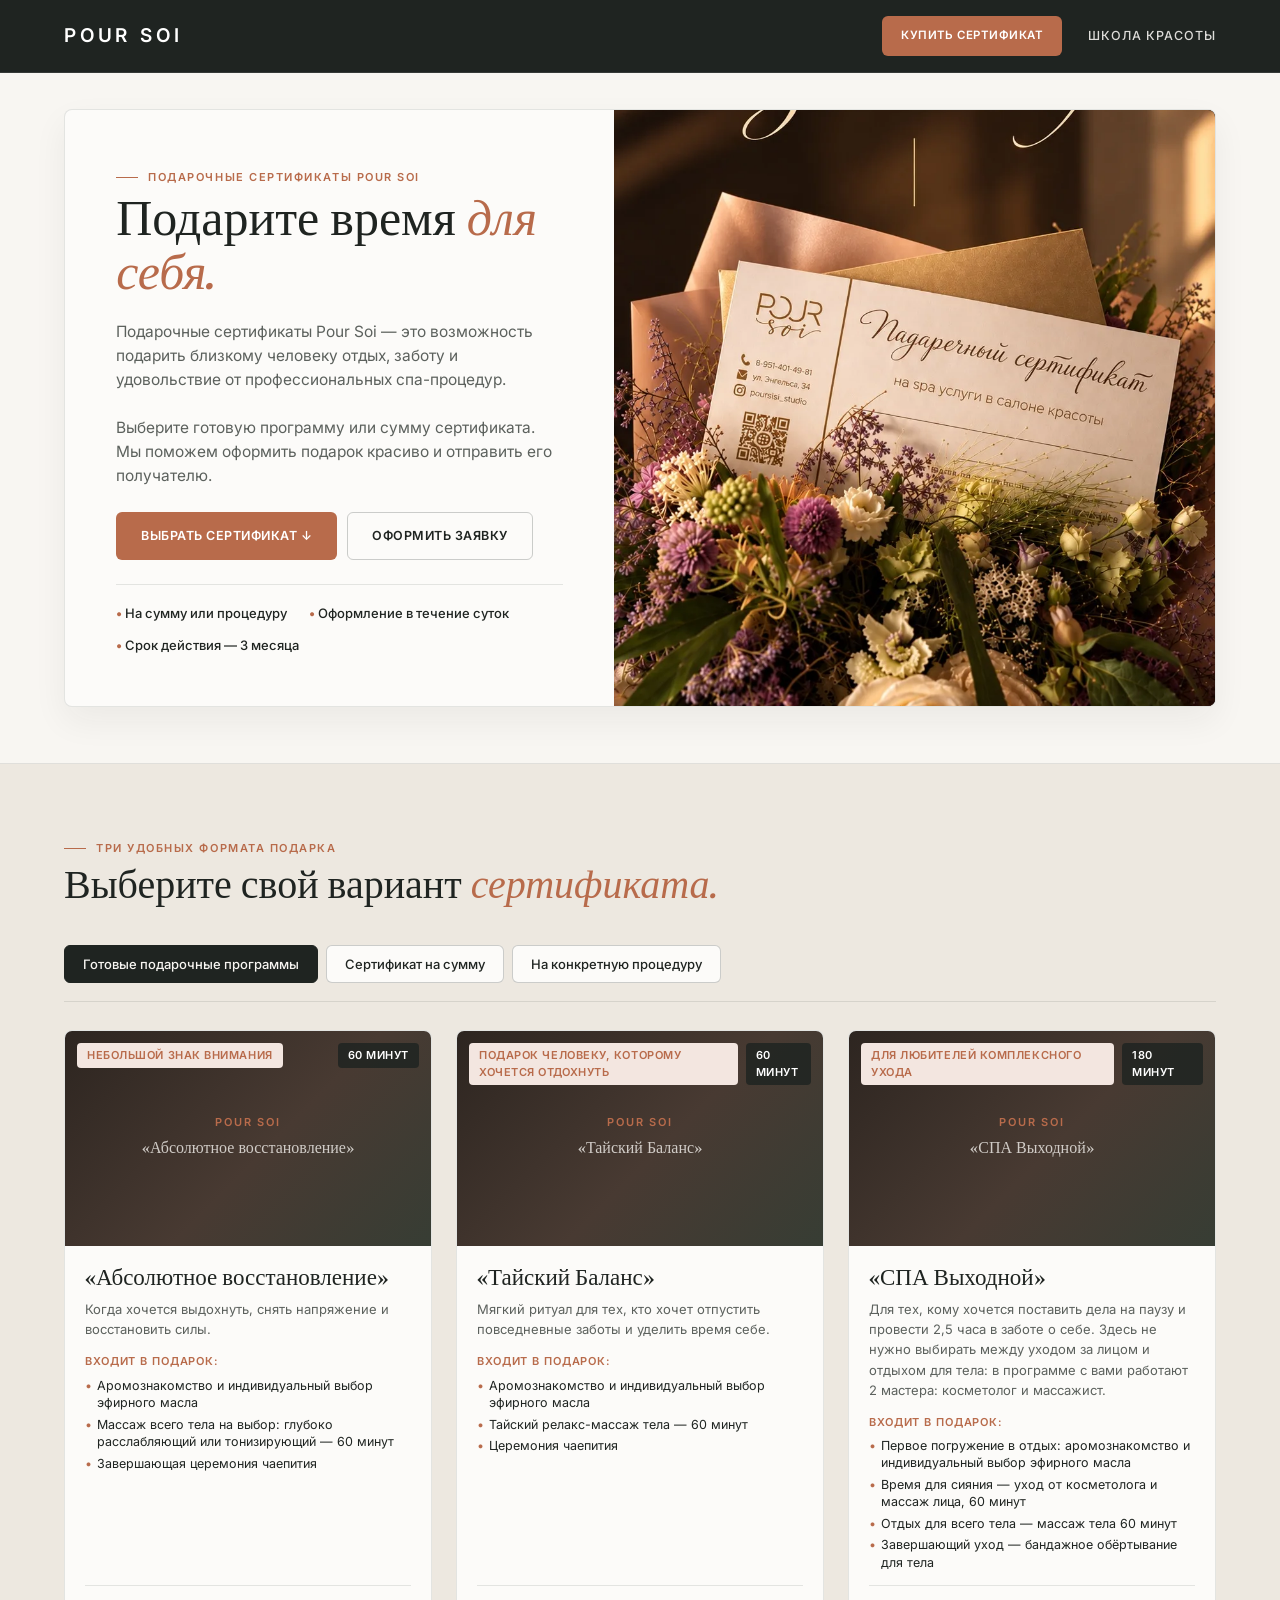
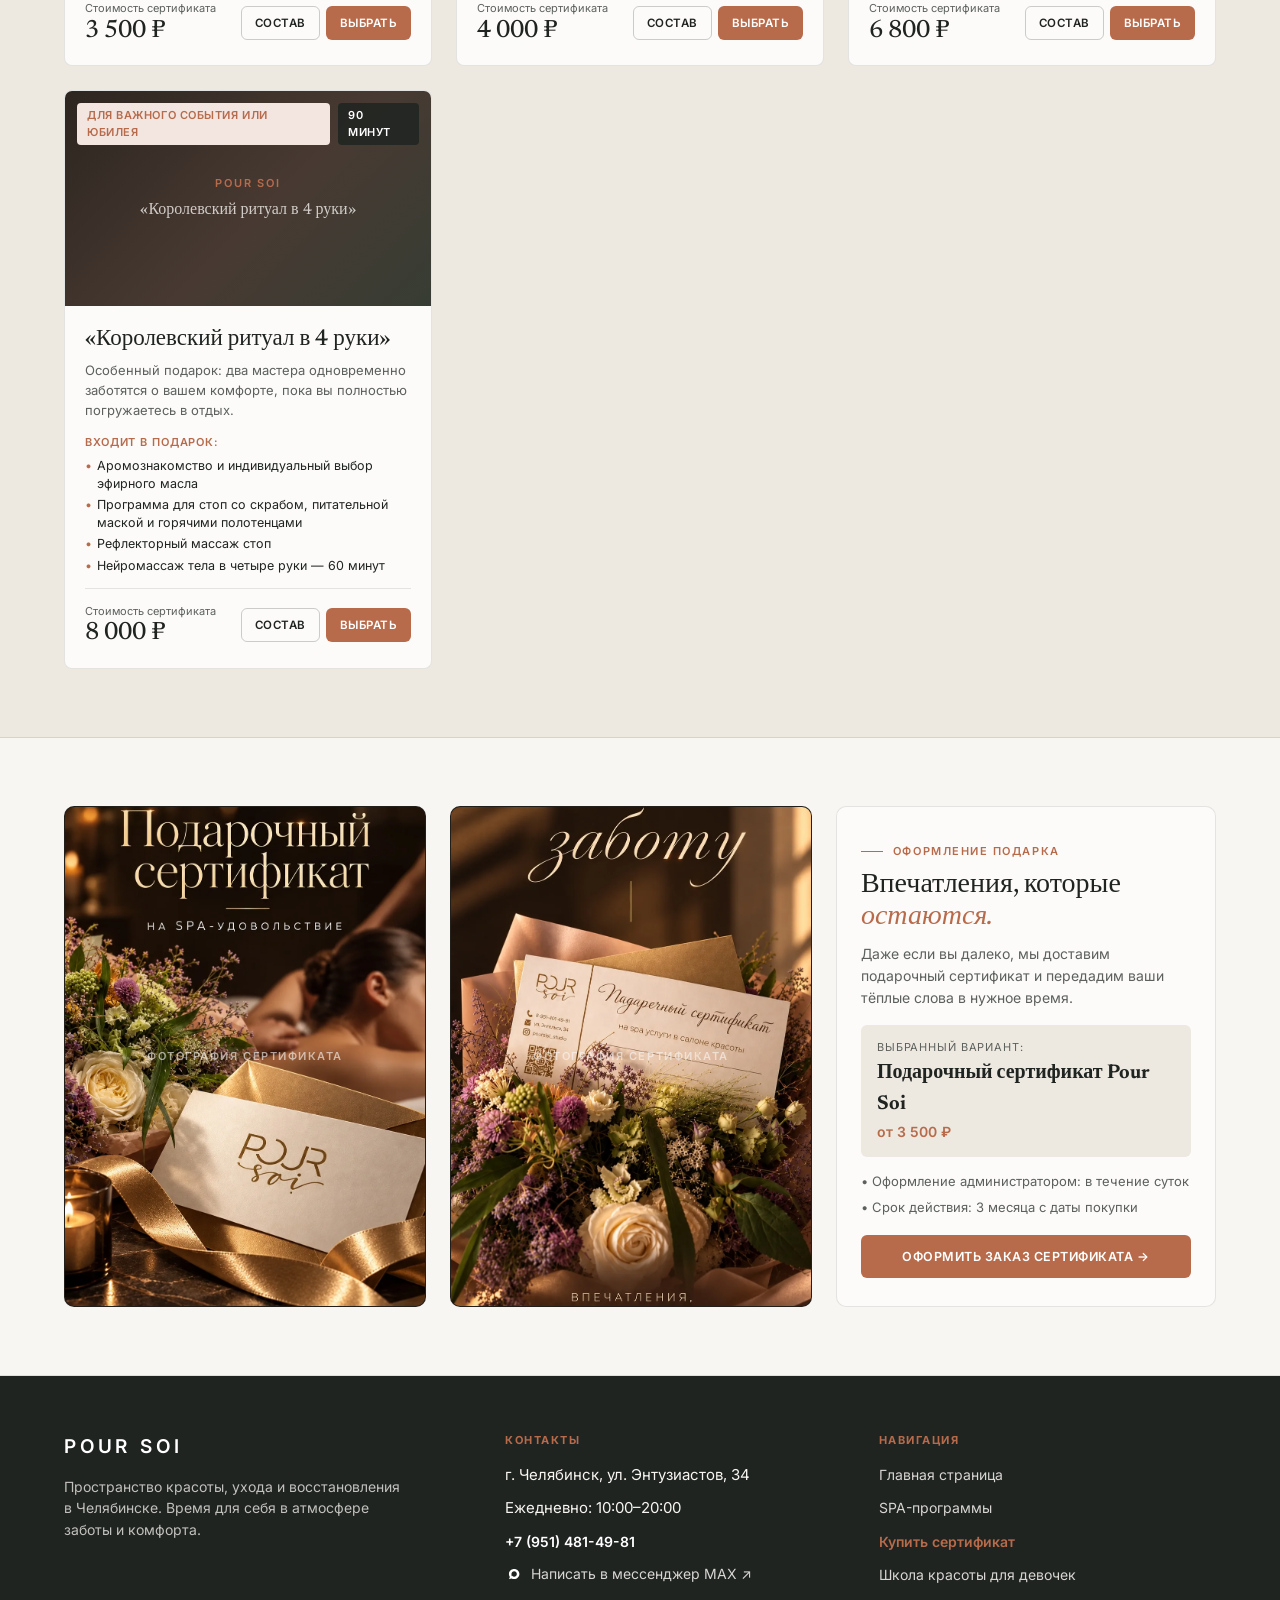
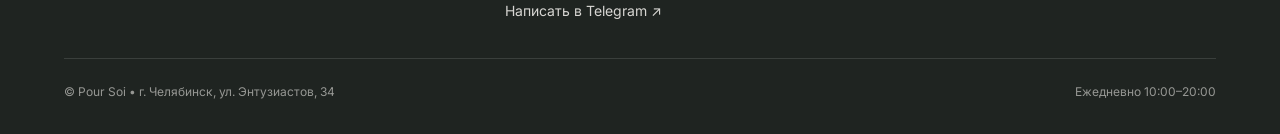
==== certificates.html @ 7016e291 "Add files via upload" ====
<!DOCTYPE html>
<html lang="ru">
<head>
  <meta charset="UTF-8">
  <meta name="viewport" content="width=device-width, initial-scale=1.0">
  <title>Подарочные сертификаты Pour Soi — Подарите время для себя</title>
  <link rel="preconnect" href="https://fonts.googleapis.com">
  <link rel="preconnect" href="https://fonts.gstatic.com" crossorigin>
  <link href="https://fonts.googleapis.com/css2?family=Inter:wght@400;500;600&family=Newsreader:ital,opsz,wght@0,6..72,400;0,6..72,500;1,6..72,400&display=swap" rel="stylesheet">
  <link rel="stylesheet" href="styles.css">
</head>
<body>

  <!-- Векторная иконка российского мессенджера MAX -->
  <svg style="display:none;" aria-hidden="true">
    <defs>
      <linearGradient id="maxLogoGrad" x1="2" y1="22" x2="22" y2="2" gradientUnits="userSpaceOnUse">
        <stop offset="0%" stop-color="#299CFF"/>
        <stop offset="50%" stop-color="#4E65F5"/>
        <stop offset="100%" stop-color="#8A3FFC"/>
      </linearGradient>
      <symbol id="icon-max-messenger" viewBox="0 0 24 24">
        <rect width="24" height="24" rx="6" fill="url(#maxLogoGrad)"/>
        <path fill-rule="evenodd" clip-rule="evenodd" d="M12.2 5.2C8.33 5.2 5.2 8.24 5.2 12C5.2 13.43 5.66 14.76 6.44 15.85L5.55 18.25C5.42 18.6 5.76 18.94 6.11 18.81L8.62 17.88C9.68 18.47 10.9 18.8 12.2 18.8C16.07 18.8 19.2 15.76 19.2 12C19.2 8.24 16.07 5.2 12.2 5.2ZM12.2 8.4C14.19 8.4 15.8 10.01 15.8 12C15.8 13.99 14.19 15.6 12.2 15.6C11.16 15.6 10.22 15.16 9.56 14.45L8.45 14.88L8.88 13.78C8.7 13.22 8.6 12.62 8.6 12C8.6 10.01 10.21 8.4 12.2 8.4Z" fill="#FFFFFF"/>
      </symbol>
    </defs>
  </svg>

  <!-- 1. ЛАКОНИЧНАЯ ШАПКА НА ТЁМНОМ ФОНЕ (Только текстовое название POUR SOI | Купить сертификат | Школа красоты) -->
  <header class="site-header">
    <div class="container site-header__inner">
      <a href="index.html" class="brand">
        <span class="brand__name">POUR SOI</span>
      </a>
      <div class="header-actions">
        <a href="certificates.html" class="btn btn--terra" style="padding:10px 18px;font-size:11.5px;">Купить сертификат</a>
        <a href="school.html" class="header-link ">Школа красоты</a>
      </div>
    </div>
  </header>

  <!-- ========================================================================= -->
  <!-- СТРАНИЦА ПОДАРОЧНЫХ СЕРТИФИКАТОВ                                          -->
  <!-- ========================================================================= -->

  <section class="hero">
    <div class="container">
      <div class="hero__box">
        <div class="hero__content">
          <div>
            <span class="eyebrow">Подарочные сертификаты Pour Soi</span>
            <h1 class="h1">Подарите время <em>для себя.</em></h1>
            <p class="hero__lead">
              Подарочные сертификаты Pour Soi — это возможность подарить близкому человеку отдых, заботу и удовольствие от профессиональных спа-процедур.<br><br>
              Выберите готовую программу или сумму сертификата. Мы поможем оформить подарок красиво и отправить его получателю.
            </p>
            <div class="hero__actions">
              <a href="#cert-choose" class="btn btn--terra">Выбрать сертификат &darr;</a>
              <button type="button" class="btn btn--outline" onclick="openCertificateModal('Подарочный сертификат Pour Soi')">Оформить заявку</button>
            </div>
          </div>
          <ul class="hero__adv-list">
            <li>На сумму или процедуру</li>
            <li>Оформление в течение суток</li>
            <li>Срок действия — 3 месяца</li>
          </ul>
        </div>
        <div class="hero__gallery-col">
          <div class="hero__visual">
            <img src="serteficate2.jpg" onerror="this.style.display='none'" alt="Подарочный сертификат Pour Soi" class="hero__slide-layer" style="object-position: 50% 45%;">
          </div>
        </div>
      </div>
    </div>
  </section>

  <section class="section section--limestone" id="cert-choose">
    <div class="container">
      <div class="sec-head">
        <div>
          <span class="eyebrow">Три удобных формата подарка</span>
          <h2 class="h2">Выберите свой вариант <em>сертификата.</em></h2>
        </div>
      </div>

      <div class="catalog-controls">
        <div class="tabs-row" id="certModeTabs">
          <button type="button" class="tab-btn active" data-cmode="programs" onclick="switchCertMode('programs')">Готовые подарочные программы</button>
          <button type="button" class="tab-btn" data-cmode="nominal" onclick="switchCertMode('nominal')">Сертификат на сумму</button>
          <button type="button" class="tab-btn" data-cmode="procedure" onclick="switchCertMode('procedure')">На конкретную процедуру</button>
        </div>
      </div>

      <div id="certPanePrograms">
        <div class="spa-grid">
                    <article class="spa-card">
            <div class="spa-card__media">
              <div class="spa-card__placeholder">
                <span class="spa-card__placeholder-brand">POUR SOI</span>
                <span class="spa-card__placeholder-title">«Абсолютное восстановление»</span>
              </div>
                            <div class="spa-card__badges">
                <span class="badge badge--light" style="background:var(--accent-soft);color:var(--accent-terra);">Небольшой знак внимания</span>
                <span class="badge badge--dark">60 минут</span>
              </div>
            </div>
            <div class="spa-card__body">
              <h3 class="spa-card__title">«Абсолютное восстановление»</h3>
              <p class="spa-card__desc">Когда хочется выдохнуть, снять напряжение и восстановить силы.</p>
              <div class="spa-card__steps-title">Входит в подарок:</div>
              <ul class="spa-card__steps">
                                  <li>Аромознакомство и индивидуальный выбор эфирного масла</li>
                                  <li>Массаж всего тела на выбор: глубоко расслабляющий или тонизирующий — 60 минут</li>
                                  <li>Завершающая церемония чаепития</li>
                              </ul>
              <div class="spa-card__foot">
                <div>
                  <span class="spa-card__price-lbl">Стоимость сертификата</span>
                  <span class="spa-card__price-val">3 500 ₽</span>
                </div>
                <div class="spa-card__btns">
                  <button type="button" class="btn btn--outline" onclick="openDetail('her-1')">Состав</button>
                  <button type="button" class="btn btn--terra" onclick="selectCertGift('Сертификат на программу ' + '«Абсолютное восстановление»', '3 500 ₽')">Выбрать</button>
                </div>
              </div>
            </div>
          </article>
                    <article class="spa-card">
            <div class="spa-card__media">
              <div class="spa-card__placeholder">
                <span class="spa-card__placeholder-brand">POUR SOI</span>
                <span class="spa-card__placeholder-title">«Тайский Баланс»</span>
              </div>
                            <div class="spa-card__badges">
                <span class="badge badge--light" style="background:var(--accent-soft);color:var(--accent-terra);">Подарок человеку, которому хочется отдохнуть</span>
                <span class="badge badge--dark">60 минут</span>
              </div>
            </div>
            <div class="spa-card__body">
              <h3 class="spa-card__title">«Тайский Баланс»</h3>
              <p class="spa-card__desc">Мягкий ритуал для тех, кто хочет отпустить повседневные заботы и уделить время себе.</p>
              <div class="spa-card__steps-title">Входит в подарок:</div>
              <ul class="spa-card__steps">
                                  <li>Аромознакомство и индивидуальный выбор эфирного масла</li>
                                  <li>Тайский релакс-массаж тела — 60 минут</li>
                                  <li>Церемония чаепития</li>
                              </ul>
              <div class="spa-card__foot">
                <div>
                  <span class="spa-card__price-lbl">Стоимость сертификата</span>
                  <span class="spa-card__price-val">4 000 ₽</span>
                </div>
                <div class="spa-card__btns">
                  <button type="button" class="btn btn--outline" onclick="openDetail('her-2')">Состав</button>
                  <button type="button" class="btn btn--terra" onclick="selectCertGift('Сертификат на программу ' + '«Тайский Баланс»', '4 000 ₽')">Выбрать</button>
                </div>
              </div>
            </div>
          </article>
                    <article class="spa-card">
            <div class="spa-card__media">
              <div class="spa-card__placeholder">
                <span class="spa-card__placeholder-brand">POUR SOI</span>
                <span class="spa-card__placeholder-title">«СПА Выходной»</span>
              </div>
                            <div class="spa-card__badges">
                <span class="badge badge--light" style="background:var(--accent-soft);color:var(--accent-terra);">Для любителей комплексного ухода</span>
                <span class="badge badge--dark">180 минут</span>
              </div>
            </div>
            <div class="spa-card__body">
              <h3 class="spa-card__title">«СПА Выходной»</h3>
              <p class="spa-card__desc">Для тех, кому хочется поставить дела на паузу и провести 2,5 часа в заботе о себе. Здесь не нужно выбирать между уходом за лицом и отдыхом для тела: в программе с вами работают 2 мастера: косметолог и массажист.</p>
              <div class="spa-card__steps-title">Входит в подарок:</div>
              <ul class="spa-card__steps">
                                  <li>Первое погружение в отдых: аромознакомство и индивидуальный выбор эфирного масла</li>
                                  <li>Время для сияния — уход от косметолога и массаж лица, 60 минут</li>
                                  <li>Отдых для всего тела — массаж тела 60 минут</li>
                                  <li>Завершающий уход — бандажное обёртывание для тела</li>
                              </ul>
              <div class="spa-card__foot">
                <div>
                  <span class="spa-card__price-lbl">Стоимость сертификата</span>
                  <span class="spa-card__price-val">6 800 ₽</span>
                </div>
                <div class="spa-card__btns">
                  <button type="button" class="btn btn--outline" onclick="openDetail('her-10')">Состав</button>
                  <button type="button" class="btn btn--terra" onclick="selectCertGift('Сертификат на программу ' + '«СПА Выходной»', '6 800 ₽')">Выбрать</button>
                </div>
              </div>
            </div>
          </article>
                    <article class="spa-card">
            <div class="spa-card__media">
              <div class="spa-card__placeholder">
                <span class="spa-card__placeholder-brand">POUR SOI</span>
                <span class="spa-card__placeholder-title">«Королевский ритуал в 4 руки»</span>
              </div>
                            <div class="spa-card__badges">
                <span class="badge badge--light" style="background:var(--accent-soft);color:var(--accent-terra);">Для важного события или юбилея</span>
                <span class="badge badge--dark">90 минут</span>
              </div>
            </div>
            <div class="spa-card__body">
              <h3 class="spa-card__title">«Королевский ритуал в 4 руки»</h3>
              <p class="spa-card__desc">Особенный подарок: два мастера одновременно заботятся о вашем комфорте, пока вы полностью погружаетесь в отдых.</p>
              <div class="spa-card__steps-title">Входит в подарок:</div>
              <ul class="spa-card__steps">
                                  <li>Аромознакомство и индивидуальный выбор эфирного масла</li>
                                  <li>Программа для стоп со скрабом, питательной маской и горячими полотенцами</li>
                                  <li>Рефлекторный массаж стоп</li>
                                  <li>Нейромассаж тела в четыре руки — 60 минут</li>
                              </ul>
              <div class="spa-card__foot">
                <div>
                  <span class="spa-card__price-lbl">Стоимость сертификата</span>
                  <span class="spa-card__price-val">8 000 ₽</span>
                </div>
                <div class="spa-card__btns">
                  <button type="button" class="btn btn--outline" onclick="openDetail('her-11')">Состав</button>
                  <button type="button" class="btn btn--terra" onclick="selectCertGift('Сертификат на программу ' + '«Королевский ритуал в 4 руки»', '8 000 ₽')">Выбрать</button>
                </div>
              </div>
            </div>
          </article>
                  </div>
      </div>

      <div id="certPaneNominal" style="display:none;">
        <div class="nominal-grid">
          <div class="nominal-card" onclick="selectCertGift('Сертификат на сумму 3 500 ₽', '3 500 ₽')">
            <span class="nominal-card__val">3 500 ₽</span>
            <span class="nominal-card__lbl">Классический ритуал</span>
          </div>
          <div class="nominal-card" onclick="selectCertGift('Сертификат на сумму 5 000 ₽', '5 000 ₽')">
            <span class="nominal-card__val">5 000 ₽</span>
            <span class="nominal-card__lbl">Двухчасовая программа</span>
          </div>
          <div class="nominal-card" onclick="selectCertGift('Сертификат на сумму 7 000 ₽', '7 000 ₽')">
            <span class="nominal-card__val">7 000 ₽</span>
            <span class="nominal-card__lbl">Комплексная перезагрузка</span>
          </div>
          <div class="nominal-card" onclick="selectCertGift('Сертификат на сумму 10 500 ₽', '10 500 ₽')">
            <span class="nominal-card__val">10 500 ₽</span>
            <span class="nominal-card__lbl">Парный SPA-ритуал</span>
          </div>
          <div class="nominal-card" onclick="document.getElementById('customNominalBox').style.display='flex'">
            <span class="nominal-card__val">Своя сумма</span>
            <span class="nominal-card__lbl">Любой номинал</span>
          </div>
        </div>
        <div id="customNominalBox" style="display:none;gap:10px;align-items:center;max-width:460px;background:var(--bg-card);padding:16px;border-radius:8px;border:1px solid var(--line);">
          <input type="text" id="customNominalInput" class="search-input" placeholder="Укажите сумму в ₽ (например: 6 000 ₽)">
          <button type="button" class="btn btn--terra" onclick="applyCustomNominal()">Оформить</button>
        </div>
      </div>

      <div id="certPaneProcedure" style="display:none;">
        <div class="offers-grid">
          <div class="offer-card">
            <div>
              <h3 style="font-family:var(--serif);font-size:23px;margin-bottom:6px;">Расслабляющий массаж тела</h3>
              <p style="font-size:13.5px;color:var(--text-muted);">60 или 90 минут бережной проработки мышц с натуральными аромамаслами.</p>
            </div>
            <button type="button" class="btn btn--outline" onclick="selectCertGift('Сертификат на процедуру: Расслабляющий массаж тела', 'от 3 500 ₽')">Выбрать в подарок</button>
          </div>
          <div class="offer-card">
            <div>
              <h3 style="font-family:var(--serif);font-size:23px;margin-bottom:6px;">Тайский массаж</h3>
              <p style="font-size:13.5px;color:var(--text-muted);">Глубокое снятие зажимов, восстановление гибкости и внутреннего баланса.</p>
            </div>
            <button type="button" class="btn btn--outline" onclick="selectCertGift('Сертификат на процедуру: Тайский массаж', '4 000 ₽')">Выбрать в подарок</button>
          </div>
          <div class="offer-card">
            <div>
              <h3 style="font-family:var(--serif);font-size:23px;margin-bottom:6px;">Уход за лицом у косметолога</h3>
              <p style="font-size:13.5px;color:var(--text-muted);">Индивидуальный уход по типу кожи, лифтинг-программа или скульптурный массаж лица.</p>
            </div>
            <button type="button" class="btn btn--outline" onclick="selectCertGift('Сертификат на процедуру: Уход за лицом у косметолога', 'от 3 000 ₽')">Выбрать в подарок</button>
          </div>
        </div>
      </div>
    </div>
  </section>

  <section class="section" id="cert-look">
    <div class="container">
      <div class="cert-showcase-grid">
        <div class="cert-photo-frame">
          <img src="serteficate1.jpg" onerror="this.style.display='none'" alt="Подарочный сертификат Pour Soi" loading="lazy">
        </div>
        <div class="cert-photo-frame">
          <img src="serteficate2.jpg" onerror="this.style.display='none'" alt="Подарочный сертификат в золотом конверте" loading="lazy">
        </div>
        <div style="background:var(--bg-card);border:1px solid var(--line);border-radius:10px;padding:28px 24px;display:flex;flex-direction:column;justify-content:space-between;gap:18px;">
          <div>
            <span class="eyebrow">Оформление подарка</span>
            <h3 class="h2" style="font-size:28px;margin-bottom:10px;">Впечатления, которые <em>остаются.</em></h3>
            <p style="font-size:14px;color:var(--text-muted);margin-bottom:16px;">Даже если вы далеко, мы доставим подарочный сертификат и передадим ваши тёплые слова в нужное время.</p>
            <div style="padding:14px 16px;background:var(--bg-limestone);border-radius:6px;margin-bottom:14px;">
              <span style="font-size:11px;text-transform:uppercase;letter-spacing:0.08em;color:var(--text-muted);display:block;">Выбранный вариант:</span>
              <strong id="certPreviewTitle" style="font-family:var(--serif);font-size:20px;display:block;margin-top:2px;">Подарочный сертификат Pour Soi</strong>
              <span id="certPreviewPrice" style="font-size:14px;font-weight:600;color:var(--accent-terra);">от 3 500 ₽</span>
            </div>
            <ul style="list-style:none;display:grid;gap:6px;font-size:13px;color:var(--text-muted);">
              <li>&bull; Оформление администратором: в течение суток</li>
              <li>&bull; Срок действия: 3 месяца с даты покупки</li>
            </ul>
          </div>
          <button type="button" class="btn btn--terra" style="width:100%;" onclick="openCertificateModal(document.getElementById('certPreviewTitle').textContent + ' (' + document.getElementById('certPreviewPrice').textContent + ')')">Оформить заказ сертификата &rarr;</button>
        </div>
      </div>
    </div>
  </section>


  <!-- 7. ФУТЕР САЙТА (БЕЗ ВЫМЫШЛЕННОЙ ЭМБЛЕМЫ p.) -->
  <footer class="site-footer" id="contacts">
    <div class="container">
      <div class="footer-grid">
        <div class="footer-col">
          <div class="brand" style="color:#fff;margin-bottom:14px;">
            <span class="brand__name">POUR SOI</span>
          </div>
          <p style="font-size:14px;color:rgba(248,246,242,0.75);max-width:340px;">
            Пространство красоты, ухода и восстановления в Челябинске. Время для себя в атмосфере заботы и комфорта.
          </p>
        </div>

        <div class="footer-col">
          <h4>Контакты</h4>
          <ul class="footer-links">
            <li>г. Челябинск, ул. Энтузиастов, 34</li>
            <li>Ежедневно: 10:00–20:00</li>
            <li><a href="tel:+79514814981" style="font-weight:600;color:#fff;">+7 (951) 481-49-81</a></li>
            <li>
              <a href="https://max.ru/poursoi" target="_blank" rel="noopener" class="footer-max-link">
                <svg class="max-icon"><use href="#icon-max-messenger"></use></svg>
                <span>Написать в мессенджер MAX &nearr;</span>
              </a>
            </li>
            <li><a href="https://t.me/poursoi" target="_blank" rel="noopener">Написать в Telegram &nearr;</a></li>
          </ul>
        </div>

        <div class="footer-col">
          <h4>Навигация</h4>
          <ul class="footer-links">
            <li><a href="index.html">Главная страница</a></li>
            <li><a href="spa.html?cat=for-her">SPA-программы</a></li>
            <li><a href="certificates.html" style="color:var(--accent-terra);font-weight:600;">Купить сертификат</a></li>
            <li><a href="school.html">Школа красоты для девочек</a></li>
                      </ul>
        </div>
      </div>

      <div style="display:flex;flex-wrap:wrap;justify-content:space-between;gap:12px;padding-top:24px;font-size:12px;color:rgba(248,246,242,0.55);">
        <span>&copy; Pour Soi &bull; г. Челябинск, ул. Энтузиастов, 34</span>
        <span>Ежедневно 10:00–20:00</span>
      </div>
    </div>
  </footer>

  <!-- МОДАЛЬНОЕ ОКНО 1: ПОДРОБНЕЕ О SPA-ПРОГРАММЕ -->
  <div class="modal-backdrop" id="modalDetail" onclick="if(event.target===this)closeModals()">
    <div class="modal">
      <button type="button" class="modal__close" onclick="closeModals()">&times;</button>
      <div id="detMeta" style="font-size:11px;font-weight:600;text-transform:uppercase;letter-spacing:0.12em;color:var(--accent-terra);margin-bottom:6px;"></div>
      <h3 id="detTitle" class="h2" style="font-size:30px;margin-bottom:10px;padding-right:34px;"></h3>
      <p id="detDesc" style="font-size:14px;color:var(--text-muted);margin-bottom:16px;"></p>
      <div style="font-size:11.5px;font-weight:600;text-transform:uppercase;letter-spacing:0.08em;color:var(--accent-terra);margin-bottom:8px;">Полный состав ритуала:</div>
      <ul id="detSteps" style="padding-left:18px;margin-bottom:16px;font-size:14px;display:grid;gap:6px;"></ul>
      <div id="detNote" style="display:none;font-size:13px;font-style:italic;color:var(--text-muted);margin-bottom:14px;"></div>
      <div style="background:var(--bg-limestone);padding:12px 14px;border-radius:6px;font-size:12.5px;margin-bottom:18px;">
        <strong>Для вашего комфорта:</strong> в салоне предоставляются халат, тапочки, одноразовое бельё, душ и завершающая церемония чаепития.
      </div>
      <div style="display:flex;align-items:center;justify-content:space-between;flex-wrap:wrap;gap:12px;padding-top:14px;border-top:1px solid var(--line);">
        <div>
          <span style="font-size:11px;color:var(--text-muted);display:block;">Стоимость программы</span>
          <strong id="detPrice" style="font-family:var(--serif);font-size:28px;"></strong>
        </div>
        <div style="display:flex;gap:8px;flex-wrap:wrap;">
          <button type="button" class="btn btn--outline" id="detGiftBtn">Купить сертификат</button>
          <button type="button" class="btn btn--primary" id="detBookBtn">Запись онлайн</button>
        </div>
      </div>
    </div>
  </div>

  <!-- МОДАЛЬНОЕ ОКНО 2: ЗАКАЗ ПОДАРОЧНОГО СЕРТИФИКАТА -->
  <div class="modal-backdrop" id="modalCertificate" onclick="if(event.target===this)closeModals()">
    <div class="modal">
      <button type="button" class="modal__close" onclick="closeModals()">&times;</button>
      <span class="eyebrow">Подарочный сертификат Pour Soi</span>
      <h3 class="h2" style="font-size:28px;margin-bottom:6px;padding-right:34px;">Заказ подарочного сертификата</h3>
      <p style="font-size:13px;color:var(--text-muted);margin-bottom:16px;">
        Заполните форму один раз — сайт автоматически сформирует и скопирует готовую заявку для отправки администратору в MAX или Telegram. Оформление — в течение суток, срок действия — 3 месяца.
      </p>

      <div style="display:grid;gap:12px;">
        <div>
          <label style="font-size:12px;font-weight:600;display:block;margin-bottom:4px;">Выбранная программа или номинал сертификата</label>
          <input type="text" id="certOrderItem" class="search-input">
        </div>
        <div class="form-grid-2">
          <div>
            <label style="font-size:12px;font-weight:600;display:block;margin-bottom:4px;">Ваше имя (покупатель) *</label>
            <input type="text" id="certBuyerName" class="search-input" placeholder="Как к вам обращаться">
          </div>
          <div>
            <label style="font-size:12px;font-weight:600;display:block;margin-bottom:4px;">Телефон для связи *</label>
            <input type="tel" id="certBuyerPhone" class="search-input" placeholder="+7 (___) ___-__-__">
          </div>
        </div>
        <div class="form-grid-2">
          <div>
            <label style="font-size:12px;font-weight:600;display:block;margin-bottom:4px;">Имя получателя (необязательно)</label>
            <input type="text" id="certRecipientName" class="search-input" placeholder="Для кого подарок">
          </div>
          <div>
            <label style="font-size:12px;font-weight:600;display:block;margin-bottom:4px;">Комментарий</label>
            <input type="text" id="certComment" class="search-input" placeholder="Электронный или печатный">
          </div>
        </div>
        <div>
          <label style="font-size:12px;font-weight:600;display:block;margin-bottom:4px;">Поздравление или пожелания (необязательно)</label>
          <input type="text" id="certGreeting" class="search-input" placeholder="Тёплые слова для получателя">
        </div>

        <div style="display:flex;flex-wrap:wrap;gap:8px;margin-top:4px;">
          <button type="button" class="btn btn--terra" style="flex:1;" onclick="submitCertificateOrder('max')">
            <svg class="max-icon"><use href="#icon-max-messenger"></use></svg>
            <span>Отправить заявку в MAX</span>
          </button>
          <button type="button" class="btn btn--primary" style="flex:1;" onclick="submitCertificateOrder('telegram')">
            <span>Отправить заявку в Telegram &nearr;</span>
          </button>
        </div>

        <div class="prepared-notice" id="certPreparedNotice">
          <strong>✅ Заявка подготовлена и скопирована!</strong><br>
          В открывшемся чате вставьте сообщение (<strong>Ctrl+V</strong> или «Вставить») и отправьте его:
          <div class="prepared-preview" id="certPreparedText"></div>
          <div style="display:flex;flex-wrap:wrap;gap:8px;margin-top:8px;">
            <button type="button" class="btn btn--outline" style="padding:7px 12px;font-size:11px;background:#fff;" onclick="copyTextWithFallback(document.getElementById('certPreparedText').textContent, this)">Скопировать текст ещё раз</button>
            <a href="https://max.ru/poursoi" target="_blank" rel="noopener" class="btn btn--terra" style="padding:7px 12px;font-size:11px;">Открыть MAX &nearr;</a>
            <a id="certTgDirectLink" href="https://t.me/poursoi" target="_blank" rel="noopener" class="btn btn--primary" style="padding:7px 12px;font-size:11px;">Открыть Telegram &nearr;</a>
          </div>
        </div>

        <div class="max-phone-helper">
          <span>Профиль <strong>«Пурсуа»</strong> в MAX по номеру: <strong>+7 (951) 481-49-81</strong></span>
          <button type="button" class="btn btn--outline" style="padding:5px 10px;font-size:11px;" onclick="copyTextWithFallback('+79514814981', this)">Скопировать номер</button>
        </div>
      </div>
    </div>
  </div>

  <!-- МОДАЛЬНОЕ ОКНО 3: ВНУТРЕННЕЕ ОКНО «ЗАПИСЬ ОНЛАЙН» (ТОЛЬКО MAX И TELEGRAM) -->
  <div class="modal-backdrop" id="modalBooking" onclick="if(event.target===this)closeModals()">
    <div class="modal">
      <button type="button" class="modal__close" onclick="closeModals()">&times;</button>
      <span class="eyebrow">Запись в салон Pour Soi</span>
      <h3 class="h2" style="font-size:28px;margin-bottom:6px;padding-right:34px;">Запись онлайн</h3>
      <p style="font-size:13px;color:var(--text-muted);margin-bottom:14px;">
        Выберите желаемую дату в календаре и удобное время (пожелание к визиту — администратор сверит график мастеров и подтвердит запись).
      </p>

      <div style="display:grid;gap:12px;">
        <div>
          <label style="font-size:12px;font-weight:600;display:block;margin-bottom:4px;">Выбранное направление или программа</label>
          <input type="text" id="bookService" class="search-input">
        </div>

        <div class="form-grid-2">
          <div>
            <label style="font-size:12px;font-weight:600;display:block;margin-bottom:4px;">Желаемая дата визита (пожелание)</label>
            <input type="date" id="bookDateInput" class="search-input" min="2026-11-05" value="2026-11-05">
          </div>
          <div>
            <label style="font-size:12px;font-weight:600;display:block;margin-bottom:4px;">Желаемое время (10:00–20:00)</label>
            <select id="bookTimeSelect" class="search-input">
              <option value="Любое удобное время">Любое удобное время</option>
              <option value="10:00">10:00</option>
              <option value="10:30">10:30</option>
              <option value="11:00">11:00</option>
              <option value="11:30">11:30</option>
              <option value="12:00" selected>12:00</option>
              <option value="12:30">12:30</option>
              <option value="13:00">13:00</option>
              <option value="13:30">13:30</option>
              <option value="14:00">14:00</option>
              <option value="14:30">14:30</option>
              <option value="15:00">15:00</option>
              <option value="15:30">15:30</option>
              <option value="16:00">16:00</option>
              <option value="16:30">16:30</option>
              <option value="17:00">17:00</option>
              <option value="17:30">17:30</option>
              <option value="18:00">18:00</option>
              <option value="18:30">18:30</option>
              <option value="19:00">19:00</option>
            </select>
          </div>
        </div>

        <div class="form-grid-2">
          <div>
            <label style="font-size:12px;font-weight:600;display:block;margin-bottom:4px;">Ваше имя *</label>
            <input type="text" id="bookName" class="search-input" placeholder="Как к вам обращаться">
          </div>
          <div>
            <label style="font-size:12px;font-weight:600;display:block;margin-bottom:4px;">Телефон для связи *</label>
            <input type="tel" id="bookPhone" class="search-input" placeholder="+7 (___) ___-__-__">
          </div>
        </div>

        <div>
          <label style="font-size:12px;font-weight:600;display:block;margin-bottom:4px;">Комментарий (необязательно)</label>
          <input type="text" id="bookComment" class="search-input" placeholder="Пожелания по процедуре">
        </div>

        <div style="display:flex;flex-wrap:wrap;gap:8px;margin-top:4px;">
          <button type="button" class="btn btn--terra" style="flex:1;" onclick="submitProcedureBooking('max')">
            <svg class="max-icon"><use href="#icon-max-messenger"></use></svg>
            <span>Отправить заявку в MAX</span>
          </button>
          <button type="button" class="btn btn--primary" style="flex:1;" onclick="submitProcedureBooking('telegram')">
            <span>Отправить в Telegram &nearr;</span>
          </button>
        </div>

        <div class="prepared-notice" id="bookPreparedNotice">
          <strong>✅ Заявка подготовлена и скопирована!</strong><br>
          В открывшемся чате вставьте сообщение (<strong>Ctrl+V</strong> или «Вставить») и отправьте его:
          <div class="prepared-preview" id="bookPreparedText"></div>
          <div style="display:flex;flex-wrap:wrap;gap:8px;margin-top:8px;">
            <button type="button" class="btn btn--outline" style="padding:7px 12px;font-size:11px;background:#fff;" onclick="copyTextWithFallback(document.getElementById('bookPreparedText').textContent, this)">Скопировать текст ещё раз</button>
            <a href="https://max.ru/poursoi" target="_blank" rel="noopener" class="btn btn--terra" style="padding:7px 12px;font-size:11px;">Открыть MAX &nearr;</a>
            <a id="bookTgDirectLink" href="https://t.me/poursoi" target="_blank" rel="noopener" class="btn btn--primary" style="padding:7px 12px;font-size:11px;">Открыть Telegram &nearr;</a>
          </div>
        </div>

        <div class="max-phone-helper">
          <span>Профиль <strong>«Пурсуа»</strong> в MAX по номеру: <strong>+7 (951) 481-49-81</strong></span>
          <button type="button" class="btn btn--outline" style="padding:5px 10px;font-size:11px;" onclick="copyTextWithFallback('+79514814981', this)">Скопировать номер</button>
        </div>
      </div>
    </div>
  </div>

  <script src="app.js"></script>
</body>
</html>
---- styles.css ----
:root {
      --bg-alabaster: #F8F6F2;
      --bg-limestone: #EDE8E0;
      --bg-card: #FCFBF9;
      --text-slate: #1F2421;
      --text-muted: #5C615D;
      --accent-terra: #B86B4B;
      --accent-terra-hover: #9E5638;
      --accent-soft: #F3E6E0;
      --ok-bg: #EDF5EE;
      --ok-border: #B5D2B9;
      --ok-text: #1F4E27;
      --line: rgba(31, 36, 33, 0.11);
      --line-strong: rgba(31, 36, 33, 0.22);
      --serif: 'Newsreader', Georgia, serif;
      --sans: 'Inter', -apple-system, BlinkMacSystemFont, sans-serif;
      --radius: 6px;
      --shadow: 0 14px 34px rgba(31, 36, 33, 0.06);
    }

    * { box-sizing: border-box; margin: 0; padding: 0; }
    html { scroll-behavior: smooth; }
    body {
      background: var(--bg-alabaster);
      color: var(--text-slate);
      font-family: var(--sans);
      font-size: 15px;
      line-height: 1.55;
      -webkit-font-smoothing: antialiased;
      overflow-x: hidden;
    }

    .container { width: 100%; max-width: 1200px; margin: 0 auto; padding: 0 24px; }

    .eyebrow {
      display: inline-flex; align-items: center; gap: 10px;
      font-size: 11px; font-weight: 600; text-transform: uppercase;
      letter-spacing: 0.14em; color: var(--accent-terra); margin-bottom: 10px;
    }
    .eyebrow::before { content: ""; width: 22px; height: 1px; background: var(--accent-terra); flex-shrink: 0; }

    .h1 {
      font-family: var(--serif); font-size: clamp(30px, 4vw, 50px);
      font-weight: 400; line-height: 1.08; color: var(--text-slate);
    }
    .h1 em, .h2 em { font-style: italic; color: var(--accent-terra); font-weight: 400; }
    .h2 {
      font-family: var(--serif); font-size: clamp(26px, 3.3vw, 40px);
      font-weight: 400; line-height: 1.14; color: var(--text-slate);
    }
    .sub { color: var(--text-muted); font-size: 15px; max-width: 540px; }

    .btn {
      display: inline-flex; align-items: center; justify-content: center; gap: 8px;
      padding: 13px 24px; font-family: var(--sans); font-size: 12.5px; font-weight: 600;
      letter-spacing: 0.04em; text-transform: uppercase; text-decoration: none;
      border-radius: var(--radius); border: 1px solid transparent; cursor: pointer;
      transition: all 0.2s ease; white-space: nowrap;
    }
    .btn--primary { background: var(--text-slate); color: var(--bg-alabaster); }
    .btn--primary:hover { background: var(--accent-terra); color: #fff; }
    .btn--terra { background: var(--accent-terra); color: #fff; }
    .btn--terra:hover { background: var(--accent-terra-hover); color: #fff; }
    .btn--outline { background: transparent; color: var(--text-slate); border-color: var(--line-strong); }
    .btn--outline:hover { border-color: var(--text-slate); background: rgba(31, 36, 33, 0.04); }

    .max-icon { width: 18px; height: 18px; flex-shrink: 0; display: inline-block; vertical-align: middle; }
    .footer-max-link { display: inline-flex; align-items: center; gap: 8px; }

    /* 1. ЛАКОНИЧНАЯ ШАПКА НА ТЁМНОМ ФОНЕ (Только текстовое название POUR SOI | Купить сертификат | Школа красоты) */
    .site-header {
      position: sticky; top: 0; z-index: 900;
      background: var(--text-slate); color: var(--bg-alabaster);
      border-bottom: 1px solid rgba(255, 255, 255, 0.1);
      padding: 16px 0;
    }
    .site-header__inner {
      display: flex; align-items: center; justify-content: space-between; gap: 16px;
    }
    .brand {
      display: inline-flex; align-items: center;
      text-decoration: none; color: #fff; flex-shrink: 0;
    }
    .brand__name { font-size: 19px; font-weight: 600; letter-spacing: 0.2em; white-space: nowrap; color: #fff; }
    .header-actions {
      display: flex; align-items: center; gap: clamp(12px, 2.2vw, 26px);
    }
    .header-link {
      color: rgba(248, 246, 242, 0.88); text-decoration: none;
      font-size: 12.5px; font-weight: 500; text-transform: uppercase;
      letter-spacing: 0.08em; white-space: nowrap; transition: color 0.2s;
    }
    .header-link:hover, .header-link.is-active { color: var(--accent-terra); }

    /* СЕКЦИИ */
    .section { padding: 68px 0; border-bottom: 1px solid var(--line); }
    .section--limestone { background: var(--bg-limestone); }
    .sec-head {
      display: flex; flex-wrap: wrap; justify-content: space-between;
      align-items: flex-end; gap: 20px; margin-bottom: 32px;
    }
    .sec-head--center {
      flex-direction: column; align-items: center; text-align: center; margin-bottom: 36px;
    }

    /* 2. БЛОК SPA-ПРОГРАММ НА ГЛАВНОЙ (3 КРУПНЫЕ ЧИСТЫЕ КАРТОЧКИ) */
    .spa-entry-grid {
      display: grid; grid-template-columns: repeat(3, 1fr); gap: 24px;
    }
    .spa-entry-card {
      position: relative; height: 400px; border-radius: 10px; overflow: hidden;
      background: #251E19; border: 1px solid var(--line);
      display: flex; align-items: flex-end; justify-content: center;
      padding: 32px 24px; color: #fff; text-decoration: none;
      box-shadow: var(--shadow);
    }
    .spa-entry-card img {
      position: absolute; inset: 0; width: 100%; height: 100%;
      object-fit: cover; transition: transform 0.6s ease; z-index: 1;
    }
    .spa-entry-card:hover img { transform: scale(1.05); }
    .spa-entry-card::after {
      content: ""; position: absolute; inset: 0;
      background: linear-gradient(180deg, rgba(20, 16, 14, 0.08) 0%, rgba(20, 16, 14, 0.22) 50%, rgba(20, 16, 14, 0.78) 100%);
      z-index: 2;
    }
    .spa-entry-card__title {
      position: relative; z-index: 3;
      font-family: var(--serif); font-size: clamp(28px, 3vw, 36px);
      font-weight: 400; letter-spacing: 0.02em; color: #fff;
      text-align: center;
    }

    /* 3. БЛОК «ШКОЛА КРАСОТЫ ДЛЯ ДЕВОЧЕК» (ФОТО СФОКУСИРОВАНО НА ЛИЦАХ И ФИГУРАХ ДЕВОЧЕК) */
    .school-feature-box {
      background: #EFE6DF; border: 1px solid rgba(184, 107, 75, 0.25);
      border-radius: 10px; overflow: hidden;
      display: grid; grid-template-columns: 1.05fr 0.95fr;
      box-shadow: var(--shadow);
    }
    .school-feature-box__body {
      padding: clamp(28px, 4.5vw, 54px);
      display: flex; flex-direction: column; justify-content: center; gap: 18px;
    }
    .school-feature-box__media {
      position: relative;
      min-height: 390px;
      background: #E5D8CE;
      overflow: hidden;
    }
    .school-feature-box__media img {
      position: absolute;
      inset: 0;
      width: 100%;
      height: 100%;
      object-fit: cover;
      object-position: 50% 8%;
      display: block;
    }

    /* 4 & 5. УСЛУГИ САЛОНА КРАСОТЫ */
    .services-minimal-grid {
      display: grid; grid-template-columns: repeat(4, 1fr); gap: 16px;
      margin-bottom: 36px;
    }
    .service-pill-card {
      background: var(--bg-card); border: 1px solid var(--line-strong);
      border-radius: 8px; padding: 26px 22px;
      display: flex; align-items: center; justify-content: space-between; gap: 12px;
      text-decoration: none; color: var(--text-slate);
      transition: border-color 0.2s ease, transform 0.2s ease, box-shadow 0.2s ease;
    }
    .service-pill-card:hover {
      border-color: var(--accent-terra); transform: translateY(-2px); box-shadow: var(--shadow);
    }
    .service-pill-card__name {
      font-family: var(--serif); font-size: 22px; font-weight: 500; line-height: 1.2;
    }
    .service-pill-card__arrow {
      color: var(--accent-terra); font-size: 18px; flex-shrink: 0;
    }
    .online-cta-bar {
      display: flex; justify-content: center; align-items: center;
    }

    /* КАТАЛОГ SPA ВНУТРИ ВЫБРАННОЙ КАТЕГОРИИ (?ps_view=spa) */
    .catalog-controls {
      display: flex; flex-wrap: wrap; align-items: center;
      justify-content: space-between; gap: 14px; margin-bottom: 28px;
      padding-bottom: 18px; border-bottom: 1px solid var(--line);
    }
    .tabs-row { display: flex; flex-wrap: wrap; gap: 8px; }
    .tab-btn {
      padding: 10px 18px; border-radius: var(--radius);
      border: 1px solid var(--line-strong); background: var(--bg-card);
      color: var(--text-slate); font-family: var(--sans); font-size: 13px;
      font-weight: 500; cursor: pointer; text-decoration: none; transition: all 0.2s;
    }
    .tab-btn:hover { border-color: var(--text-slate); }
    .tab-btn.active { background: var(--text-slate); color: var(--bg-alabaster); border-color: var(--text-slate); }
    .search-input {
      width: 100%; padding: 10px 14px; border-radius: var(--radius);
      border: 1px solid var(--line-strong); background: var(--bg-card);
      font-family: var(--sans); font-size: 13.5px; color: var(--text-slate);
    }
    .spa-grid { display: grid; grid-template-columns: repeat(3, 1fr); gap: 24px; }
    .spa-card {
      background: var(--bg-card); border: 1px solid var(--line); border-radius: 8px;
      overflow: hidden; display: flex; flex-direction: column; justify-content: space-between;
      transition: transform 0.25s ease, box-shadow 0.25s ease;
    }
    .spa-card.is-hidden { display: none !important; }
    .spa-card:hover { transform: translateY(-3px); box-shadow: var(--shadow); }
    .spa-card__media {
      position: relative; height: 215px;
      background: linear-gradient(135deg, #2D2520 0%, #483A32 55%, #373D34 100%);
      overflow: hidden; display: flex; align-items: center; justify-content: center;
    }
    .spa-card__media img { position: absolute; inset: 0; width: 100%; height: 100%; object-fit: cover; display: block; z-index: 2; }
    .spa-card__placeholder { position: relative; z-index: 1; text-align: center; padding: 16px 20px; color: rgba(248, 246, 242, 0.78); }
    .spa-card__placeholder-brand { font-family: var(--sans); font-size: 11px; font-weight: 600; letter-spacing: 0.18em; text-transform: uppercase; color: var(--accent-terra); display: block; margin-bottom: 6px; }
    .spa-card__placeholder-title { font-family: var(--serif); font-size: 16px; display: block; }
    .spa-card__badges { position: absolute; top: 12px; left: 12px; right: 12px; display: flex; justify-content: space-between; gap: 8px; z-index: 3; }
    .badge { padding: 4px 10px; border-radius: 4px; font-size: 11px; font-weight: 600; letter-spacing: 0.05em; text-transform: uppercase; }
    .badge--light { background: rgba(252, 251, 249, 0.93); color: var(--text-slate); }
    .badge--dark { background: rgba(31, 36, 33, 0.85); color: #fff; }
    .spa-card__body { padding: 20px; display: flex; flex-direction: column; flex-grow: 1; }
    .spa-card__title { font-family: var(--serif); font-size: 23px; font-weight: 500; line-height: 1.2; margin-bottom: 6px; }
    .spa-card__desc { font-size: 13px; color: var(--text-muted); margin-bottom: 14px; }
    .spa-card__steps-title { font-size: 11px; font-weight: 600; text-transform: uppercase; letter-spacing: 0.08em; color: var(--accent-terra); margin-bottom: 6px; }
    .spa-card__steps { list-style: none; margin-bottom: 14px; display: grid; gap: 4px; }
    .spa-card__steps li { font-size: 12.5px; padding-left: 12px; position: relative; line-height: 1.4; }
    .spa-card__steps li::before { content: "•"; position: absolute; left: 0; color: var(--accent-terra); }
    .spa-card__more-btn { background: none; border: none; color: var(--accent-terra); font-size: 12px; font-weight: 600; text-align: left; cursor: pointer; padding: 0; margin-bottom: 12px; }
    .spa-card__foot { margin-top: auto; padding-top: 14px; border-top: 1px solid var(--line); display: flex; align-items: center; justify-content: space-between; gap: 10px; flex-wrap: wrap; }
    .spa-card__price-lbl { font-size: 11px; color: var(--text-muted); display: block; }
    .spa-card__price-val { font-family: var(--serif); font-size: 25px; font-weight: 500; font-variant-numeric: tabular-nums; line-height: 1.1; }
    .spa-card__btns { display: flex; gap: 6px; }
    .spa-card__btns .btn { padding: 9px 13px; font-size: 11.5px; }

    /* СТРАНИЦА СЕРТИФИКАТОВ И ШКОЛЫ */
    .hero { padding: 36px 0 56px; border-bottom: 1px solid var(--line); }
    .hero__box { background: var(--bg-card); border: 1px solid var(--line); border-radius: 8px; overflow: hidden; display: grid; grid-template-columns: 1.05fr 1.15fr; box-shadow: var(--shadow); }
    .hero__content { padding: clamp(24px, 4vw, 52px); display: flex; flex-direction: column; justify-content: space-between; gap: 24px; min-width: 0; }
    .hero__lead { font-size: 15.5px; color: var(--text-muted); max-width: 460px; margin-top: 16px; }
    .hero__actions { display: flex; flex-wrap: wrap; gap: 10px; margin-top: 24px; }
    .hero__adv-list { list-style: none; padding-top: 18px; border-top: 1px solid var(--line); display: flex; flex-wrap: wrap; gap: 12px 22px; font-size: 13px; font-weight: 500; }
    .hero__adv-list li::before { content: "• "; color: var(--accent-terra); font-weight: 700; }
    .hero__gallery-col { display: flex; flex-direction: column; min-width: 0; background: #231D1A; }
    .hero__visual { position: relative; width: 100%; flex: 1; min-height: 420px; background: #231D1A; overflow: hidden; }
    .hero__slide-layer { position: absolute; inset: 0; width: 100%; height: 100%; object-fit: cover; display: block; }

    .nominal-grid { display: grid; grid-template-columns: repeat(5, 1fr); gap: 14px; margin-bottom: 24px; }
    .nominal-card { background: var(--bg-card); border: 1px solid var(--line-strong); border-radius: 8px; padding: 20px 16px; text-align: center; cursor: pointer; transition: all 0.2s; }
    .nominal-card:hover { border-color: var(--accent-terra); background: var(--accent-soft); }
    .nominal-card__val { font-family: var(--serif); font-size: 26px; font-weight: 500; display: block; margin-bottom: 4px; }
    .nominal-card__lbl { font-size: 12px; color: var(--text-muted); }
    .offers-grid { display: grid; grid-template-columns: repeat(3, 1fr); gap: 20px; }
    .offer-card { background: var(--bg-card); border: 1px solid var(--line); border-radius: 8px; padding: 22px; display: flex; flex-direction: column; justify-content: space-between; gap: 14px; }
    .cert-showcase-grid { display: grid; grid-template-columns: 1fr 1fr 1.05fr; gap: 24px; align-items: stretch; }
    .cert-photo-frame { position: relative; border-radius: 10px; overflow: hidden; min-height: 360px; background: #231D1A; border: 1px solid var(--line); }
    .cert-photo-frame img { position: absolute; inset: 0; width: 100%; height: 100%; object-fit: cover; display: block; }

    .school-poster-card { background: #EFE6DF; border: 1px solid rgba(184, 107, 75, 0.25); border-radius: 12px; overflow: hidden; text-align: center; color: #3A2E2B; }
    .school-poster-card__top-photo { position: relative; height: 280px; background: #E5D8CE; overflow: hidden; }
    .school-poster-card__top-photo img { width: 100%; height: 100%; object-fit: cover; object-position: 50% 8%; display: block; }
    .school-poster-card__body { padding: 22px 20px 26px; }
    .school-poster-icons { display: grid; grid-template-columns: repeat(3, 1fr); gap: 12px; margin: 16px 0; padding: 14px 0; border-top: 1px solid rgba(58, 46, 43, 0.14); border-bottom: 1px solid rgba(58, 46, 43, 0.14); }
    .school-poster-icon-item { display: flex; flex-direction: column; align-items: center; gap: 6px; font-size: 11px; font-weight: 600; letter-spacing: 0.1em; text-transform: uppercase; }
    .school-poster-circle { width: 48px; height: 48px; border-radius: 50%; background: #E4D4CA; display: flex; align-items: center; justify-content: center; }
    .faq-list { display: grid; gap: 12px; max-width: 860px; }
    .faq-item { background: var(--bg-card); border: 1px solid var(--line); border-radius: 8px; padding: 18px 22px; }
    .faq-item summary { font-family: var(--serif); font-size: 21px; font-weight: 500; cursor: pointer; list-style: none; display: flex; align-items: center; justify-content: space-between; gap: 12px; }
    .faq-item summary::-webkit-details-marker { display: none; }
    .faq-item p { margin-top: 12px; padding-top: 12px; border-top: 1px solid var(--line); font-size: 14px; color: var(--text-muted); line-height: 1.6; }

    /* 7. БЛОК «О НАС» В КОНЦЕ И ФУТЕР */
    .why-grid { display: grid; grid-template-columns: repeat(4, 1fr); gap: 20px; }
    .why-card { background: var(--bg-card); border: 1px solid var(--line); border-radius: 8px; padding: 22px 18px; }
    .why-card__num { font-family: var(--serif); font-size: 26px; color: var(--accent-terra); margin-bottom: 6px; display: block; }
    .why-card h3 { font-family: var(--serif); font-size: 20px; font-weight: 500; margin-bottom: 6px; }
    .why-card p { font-size: 13px; color: var(--text-muted); }

    .reviews-grid { display: grid; grid-template-columns: repeat(3, 1fr); gap: 20px; }
    .review-card { background: var(--bg-card); border: 1px solid var(--line); border-radius: 8px; padding: 22px; display: flex; flex-direction: column; justify-content: space-between; gap: 14px; }
    .review-card__text { font-size: 13.5px; line-height: 1.55; }
    .review-card__meta { display: flex; justify-content: space-between; font-size: 12px; color: var(--text-muted); border-top: 1px solid var(--line); padding-top: 10px; }

    .site-footer { background: var(--text-slate); color: var(--bg-alabaster); padding: 56px 0 32px; }
    .footer-grid { display: grid; grid-template-columns: 1.2fr 1fr 1fr; gap: 36px; padding-bottom: 36px; border-bottom: 1px solid rgba(255, 255, 255, 0.12); }
    .footer-col h4 { font-size: 11px; text-transform: uppercase; letter-spacing: 0.14em; color: var(--accent-terra); margin-bottom: 14px; }
    .footer-links { list-style: none; display: grid; gap: 10px; }
    .footer-links a { color: rgba(248, 246, 242, 0.85); text-decoration: none; font-size: 14px; }
    .footer-links a:hover { color: #fff; }

    /* МОДАЛЬНЫЕ ОКНА */
    .modal-backdrop { position: fixed; inset: 0; background: rgba(22, 25, 23, 0.68); backdrop-filter: blur(4px); z-index: 2000; display: none; align-items: center; justify-content: center; padding: 16px; }
    .modal-backdrop.is-open { display: flex; }
    .modal { background: var(--bg-alabaster); color: var(--text-slate); width: 100%; max-width: 600px; max-height: 90vh; overflow-y: auto; border-radius: 8px; padding: 26px 22px; position: relative; border: 1px solid var(--line); box-shadow: 0 24px 60px rgba(0, 0, 0, 0.3); }
    .modal__close { position: absolute; top: 14px; right: 14px; width: 34px; height: 34px; border-radius: 50%; border: 1px solid var(--line-strong); background: var(--bg-card); cursor: pointer; font-size: 18px; }
    .form-grid-2 { display: grid; grid-template-columns: 1fr 1fr; gap: 10px; }
    .prepared-notice { display: none; margin-top: 14px; padding: 14px; border-radius: 6px; background: var(--ok-bg); border: 1px solid var(--ok-border); color: var(--ok-text); font-size: 13px; line-height: 1.5; }
    .prepared-notice.is-visible { display: block; }
    .prepared-preview { margin: 8px 0; padding: 10px; background: #fff; border: 1px solid rgba(31, 36, 33, 0.15); border-radius: 4px; font-size: 12px; color: var(--text-slate); white-space: pre-wrap; }
    .max-phone-helper { margin-top: 10px; padding: 10px 12px; background: var(--bg-limestone); border-radius: 6px; font-size: 12px; display: flex; flex-wrap: wrap; align-items: center; justify-content: space-between; gap: 8px; }

    /* АДАПТИВНОСТЬ */
    @media (max-width: 992px) {
      .hero__box, .school-feature-box, .cert-showcase-grid { grid-template-columns: 1fr; }
      .hero__gallery-col, .school-feature-box__media { order: -1; }
      .hero__visual { min-height: 280px; aspect-ratio: 16 / 10; }
      .school-feature-box__media { min-height: 320px; aspect-ratio: 4 / 3; }
      .spa-entry-grid, .spa-grid, .offers-grid, .reviews-grid { grid-template-columns: repeat(2, 1fr); }
      .services-minimal-grid, .why-grid { grid-template-columns: repeat(2, 1fr); }
      .nominal-grid { grid-template-columns: repeat(3, 1fr); }
      .footer-grid { grid-template-columns: 1fr; }
    }
    @media (max-width: 640px) {
  .container { padding: 0 14px; }
  .site-header { padding: 11px 0; }
  .site-header__inner { gap: 8px; flex-wrap: wrap; }
  .brand__name { font-size: 14.5px; letter-spacing: 0.1em; }
  .header-actions { gap: 8px; flex-wrap: wrap; }
  .header-actions .btn { padding: 7px 10px; font-size: 10px; letter-spacing: 0.02em; }
  .header-link { font-size: 10.5px; letter-spacing: 0.03em; }
  .section { padding: 48px 0; }
  .school-feature-box__media { min-height: 260px; aspect-ratio: 4 / 3; }
  .spa-entry-grid, .services-minimal-grid, .spa-grid, .offers-grid, .reviews-grid, .why-grid, .form-grid-2 {
    grid-template-columns: 1fr;
  }
  .spa-entry-card { height: 240px; padding: 22px; }
  .nominal-grid { grid-template-columns: repeat(2, 1fr); }
  .hero__actions .btn, .online-cta-bar .btn { width: 100%; }
}

/* Аккуратная заглушка для отсутствующих отдельных фотографий сертификатов */
.cert-photo-frame::after {
  content: "Фотография сертификата";
  position: absolute;
  inset: 0;
  display: grid;
  place-items: center;
  padding: 18px;
  color: rgba(248, 246, 242, 0.62);
  font-size: 11px;
  font-weight: 600;
  letter-spacing: 0.14em;
  text-transform: uppercase;
  text-align: center;
  pointer-events: none;
}
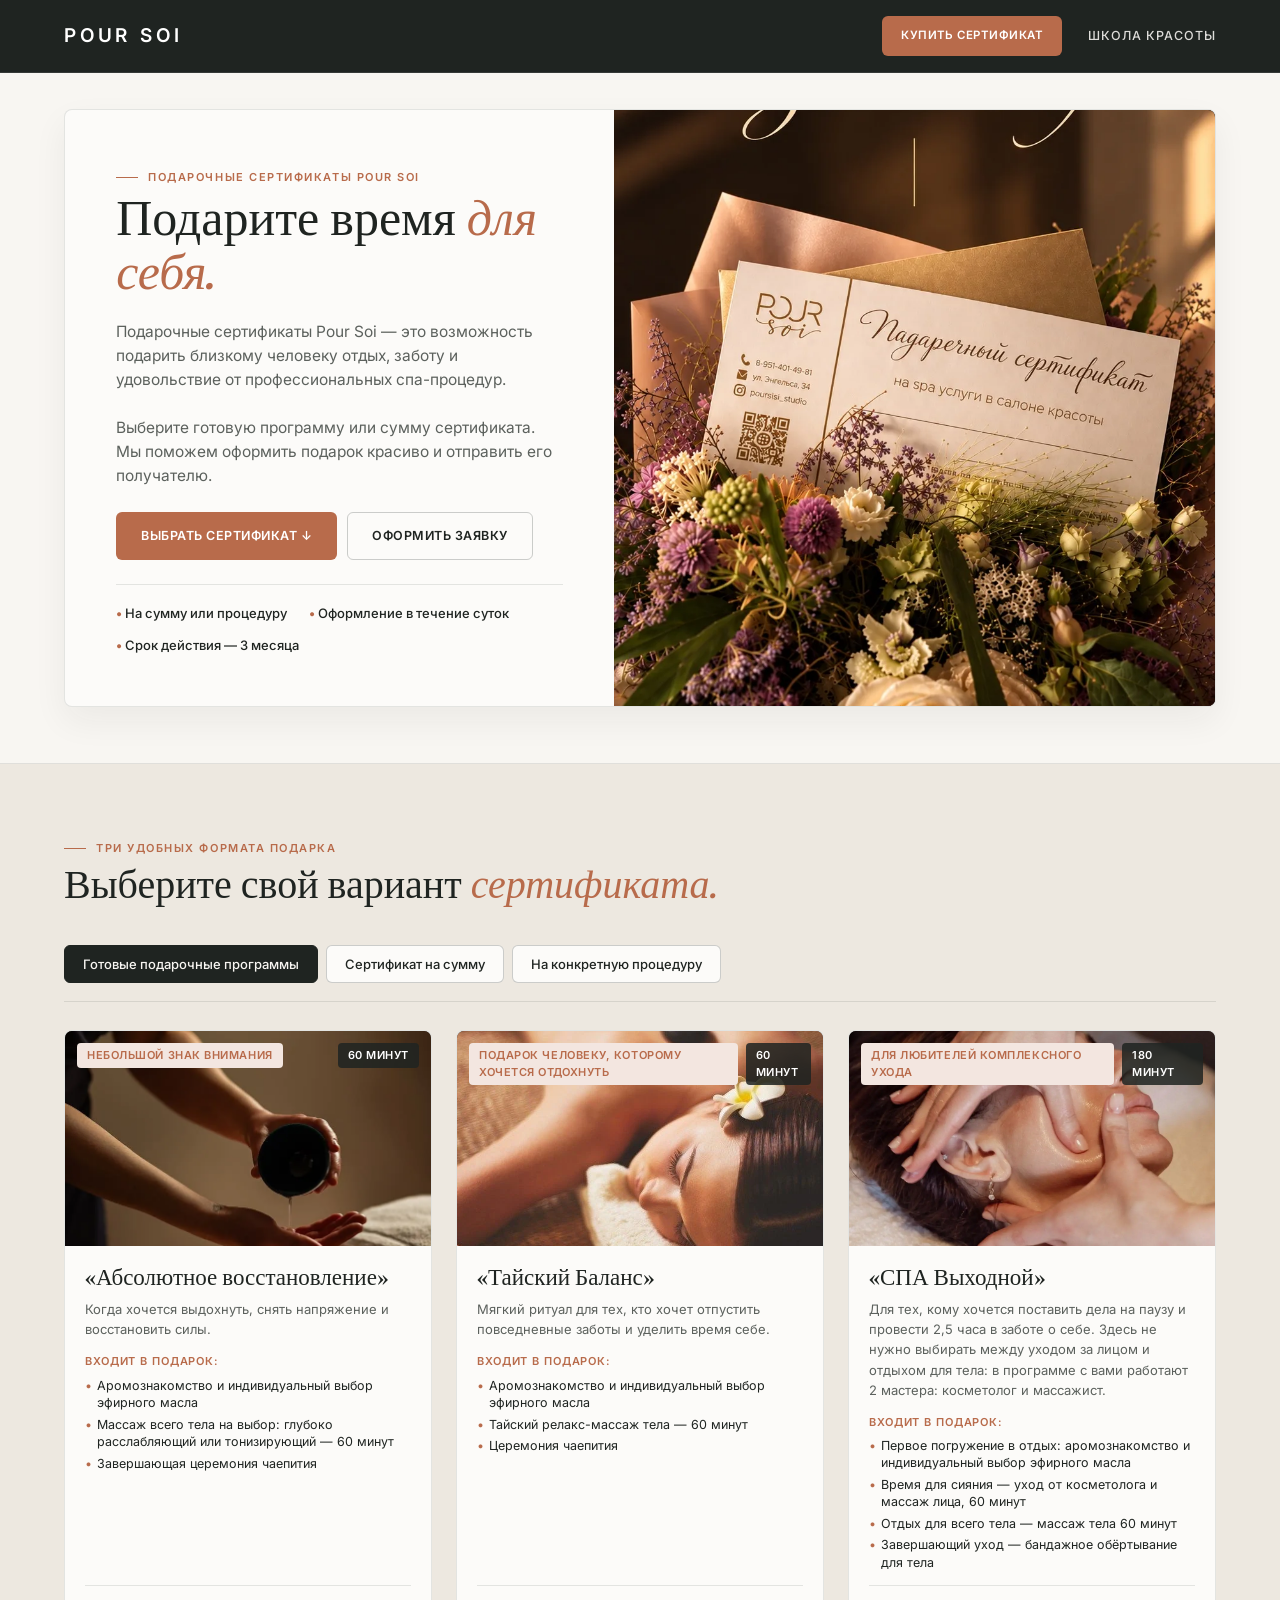
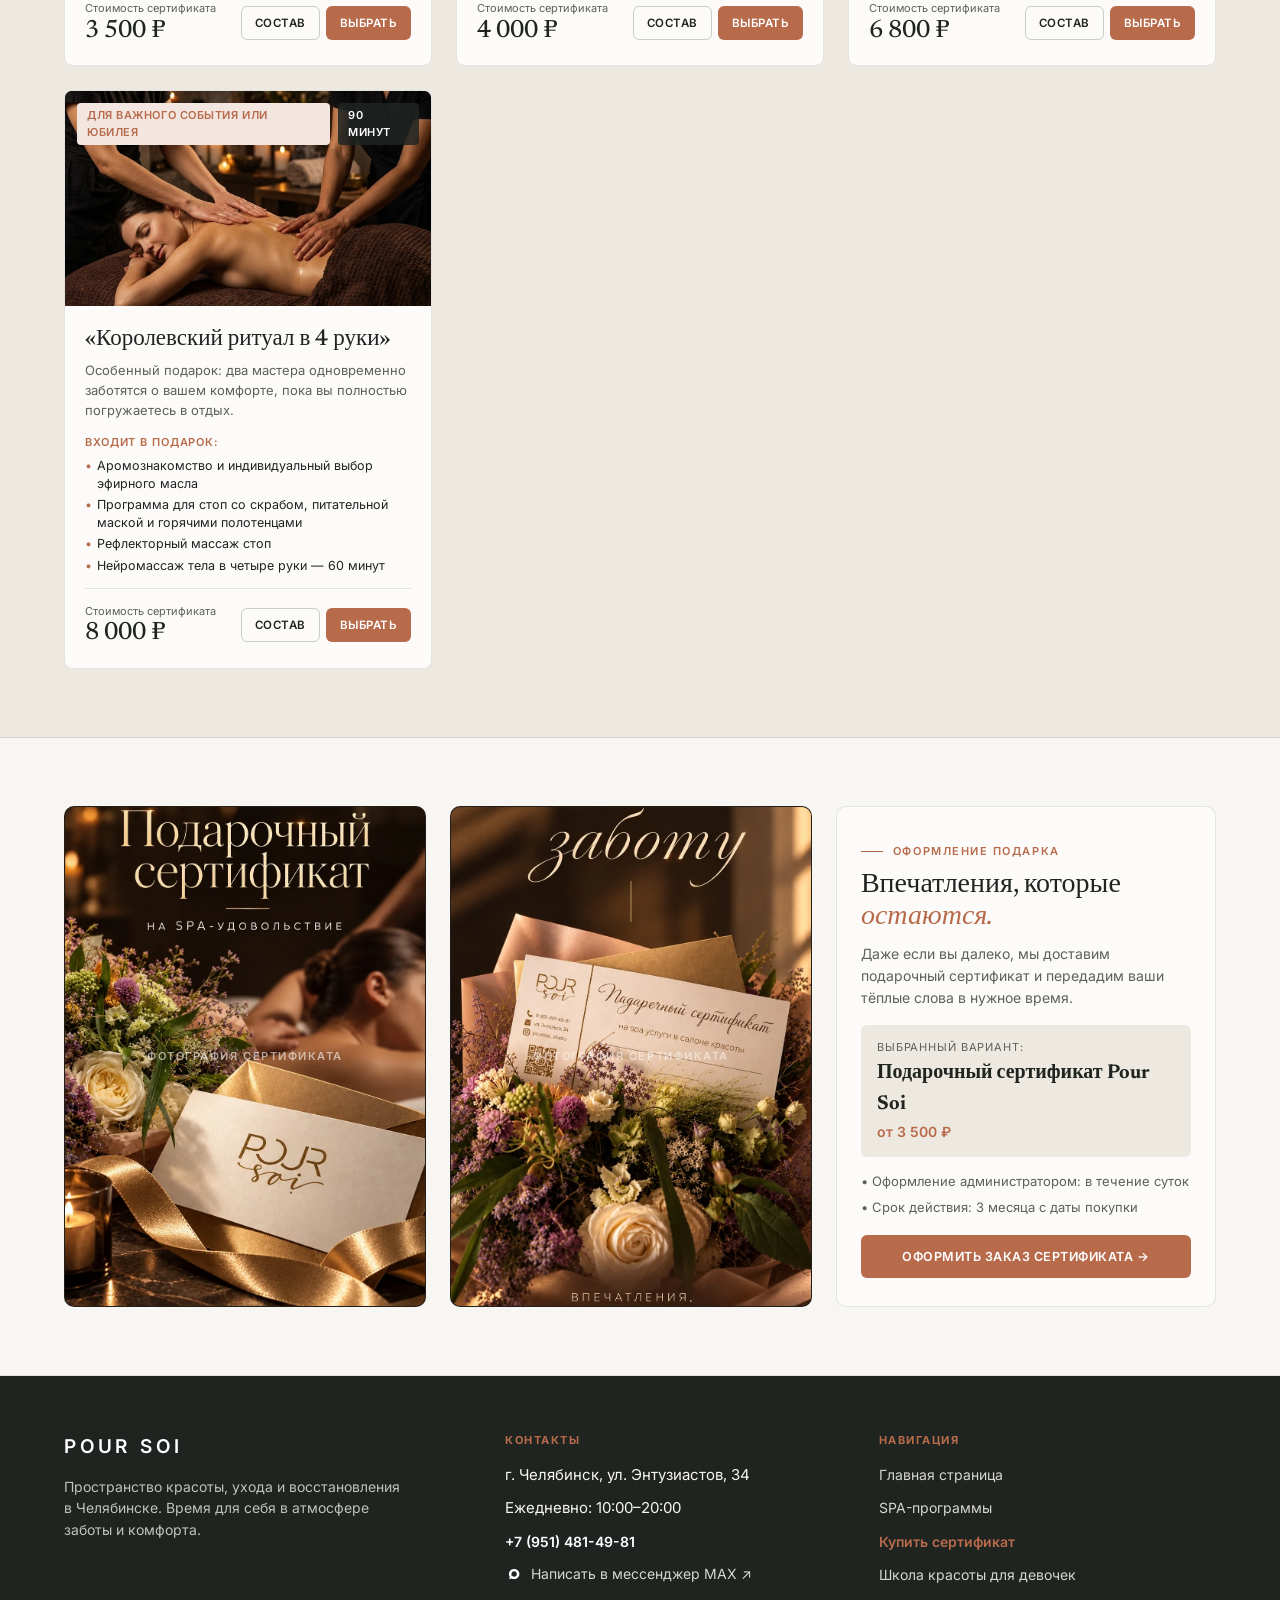
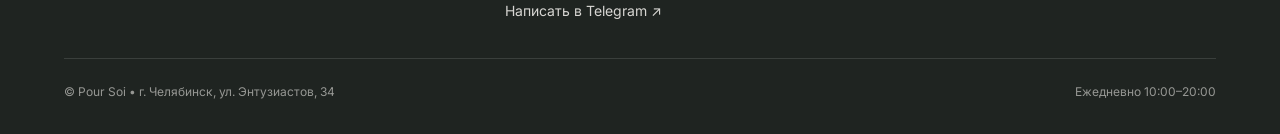
==== commit df9111cf: "Add files via upload" ====
--- a/certificates.html
+++ b/certificates.html
@@ -93,12 +93,8 @@
 
       <div id="certPanePrograms">
         <div class="spa-grid">
-                    <article class="spa-card">
+                    <article class="spa-card" data-id="her-1">
             <div class="spa-card__media">
-              <div class="spa-card__placeholder">
-                <span class="spa-card__placeholder-brand">POUR SOI</span>
-                <span class="spa-card__placeholder-title">«Абсолютное восстановление»</span>
-              </div>
                             <div class="spa-card__badges">
                 <span class="badge badge--light" style="background:var(--accent-soft);color:var(--accent-terra);">Небольшой знак внимания</span>
                 <span class="badge badge--dark">60 минут</span>
@@ -125,12 +121,8 @@
               </div>
             </div>
           </article>
-                    <article class="spa-card">
+                    <article class="spa-card" data-id="her-2">
             <div class="spa-card__media">
-              <div class="spa-card__placeholder">
-                <span class="spa-card__placeholder-brand">POUR SOI</span>
-                <span class="spa-card__placeholder-title">«Тайский Баланс»</span>
-              </div>
                             <div class="spa-card__badges">
                 <span class="badge badge--light" style="background:var(--accent-soft);color:var(--accent-terra);">Подарок человеку, которому хочется отдохнуть</span>
                 <span class="badge badge--dark">60 минут</span>
@@ -157,12 +149,8 @@
               </div>
             </div>
           </article>
-                    <article class="spa-card">
+                    <article class="spa-card" data-id="her-10">
             <div class="spa-card__media">
-              <div class="spa-card__placeholder">
-                <span class="spa-card__placeholder-brand">POUR SOI</span>
-                <span class="spa-card__placeholder-title">«СПА Выходной»</span>
-              </div>
                             <div class="spa-card__badges">
                 <span class="badge badge--light" style="background:var(--accent-soft);color:var(--accent-terra);">Для любителей комплексного ухода</span>
                 <span class="badge badge--dark">180 минут</span>
@@ -190,12 +178,8 @@
               </div>
             </div>
           </article>
-                    <article class="spa-card">
+                    <article class="spa-card" data-id="her-11">
             <div class="spa-card__media">
-              <div class="spa-card__placeholder">
-                <span class="spa-card__placeholder-brand">POUR SOI</span>
-                <span class="spa-card__placeholder-title">«Королевский ритуал в 4 руки»</span>
-              </div>
                             <div class="spa-card__badges">
                 <span class="badge badge--light" style="background:var(--accent-soft);color:var(--accent-terra);">Для важного события или юбилея</span>
                 <span class="badge badge--dark">90 минут</span>
--- a/styles.css
+++ b/styles.css
@@ -217,9 +217,6 @@
       overflow: hidden; display: flex; align-items: center; justify-content: center;
     }
     .spa-card__media img { position: absolute; inset: 0; width: 100%; height: 100%; object-fit: cover; display: block; z-index: 2; }
-    .spa-card__placeholder { position: relative; z-index: 1; text-align: center; padding: 16px 20px; color: rgba(248, 246, 242, 0.78); }
-    .spa-card__placeholder-brand { font-family: var(--sans); font-size: 11px; font-weight: 600; letter-spacing: 0.18em; text-transform: uppercase; color: var(--accent-terra); display: block; margin-bottom: 6px; }
-    .spa-card__placeholder-title { font-family: var(--serif); font-size: 16px; display: block; }
     .spa-card__badges { position: absolute; top: 12px; left: 12px; right: 12px; display: flex; justify-content: space-between; gap: 8px; z-index: 3; }
     .badge { padding: 4px 10px; border-radius: 4px; font-size: 11px; font-weight: 600; letter-spacing: 0.05em; text-transform: uppercase; }
     .badge--light { background: rgba(252, 251, 249, 0.93); color: var(--text-slate); }
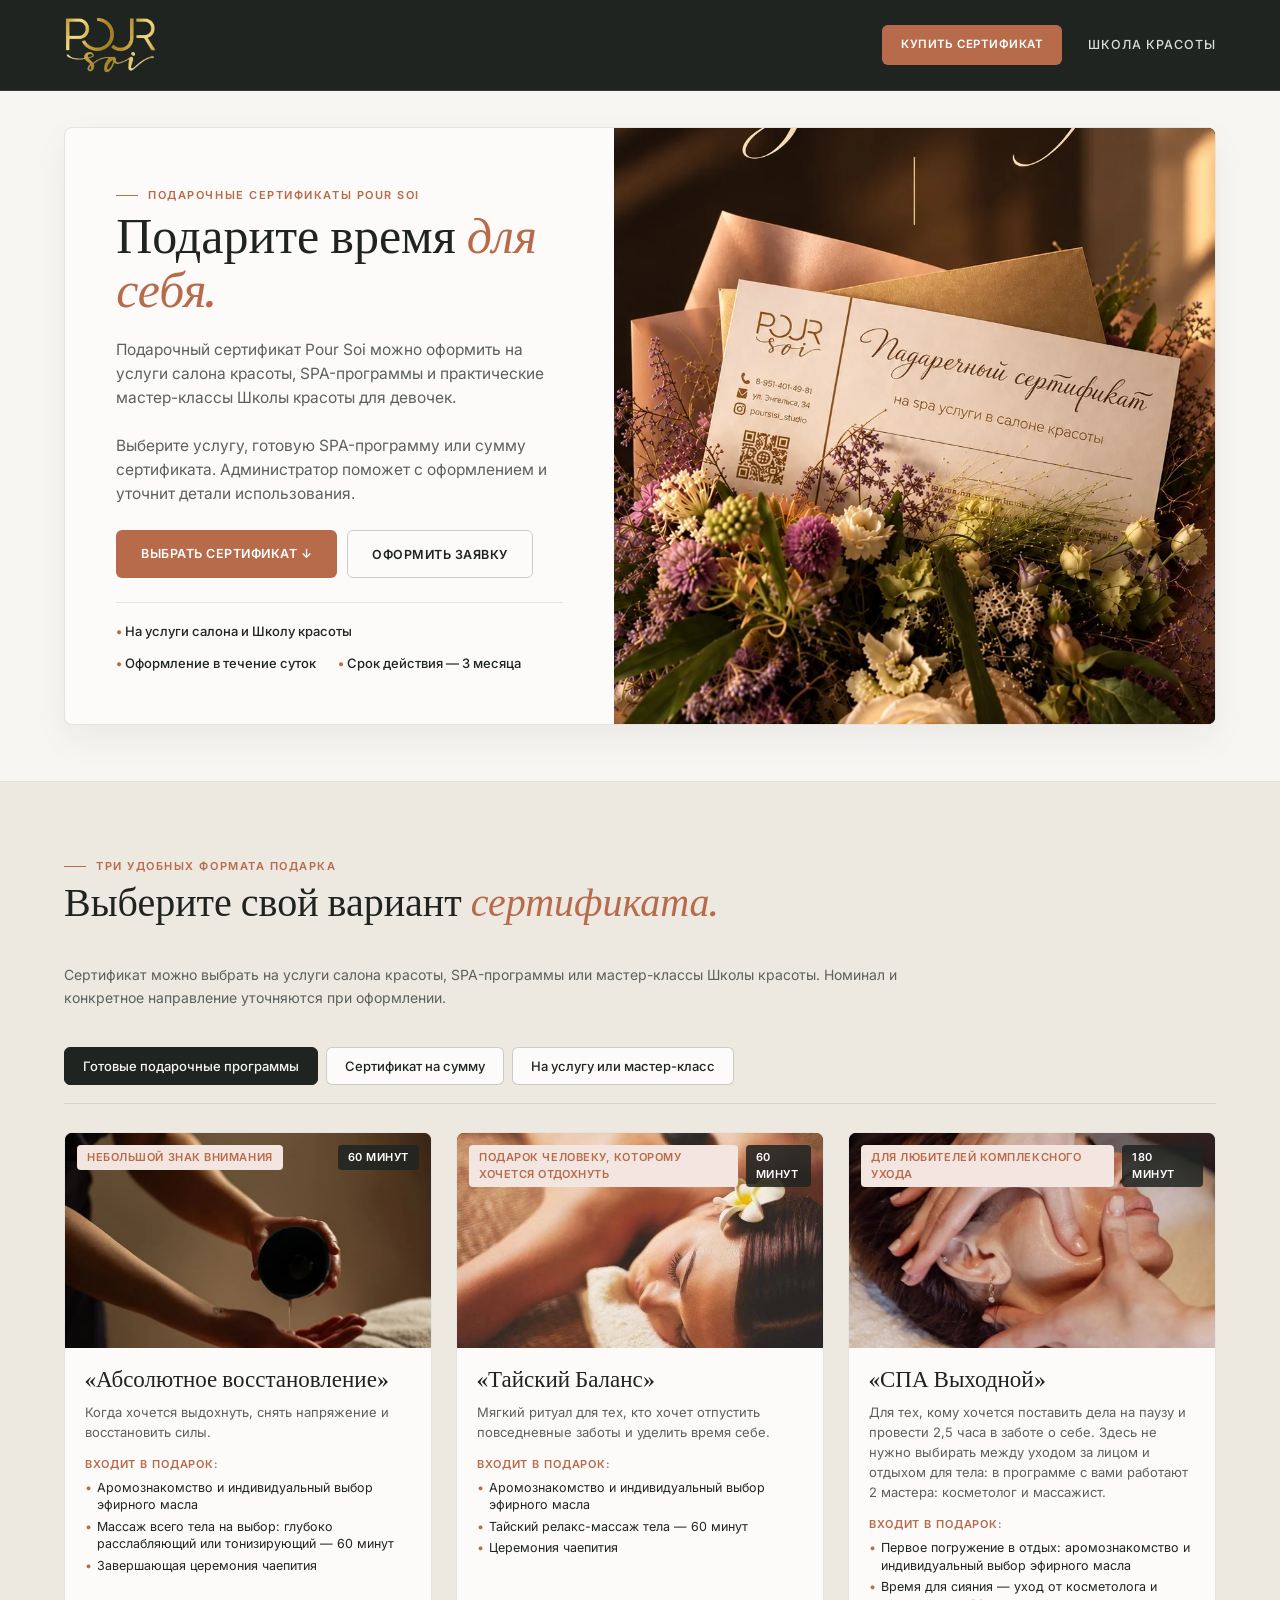
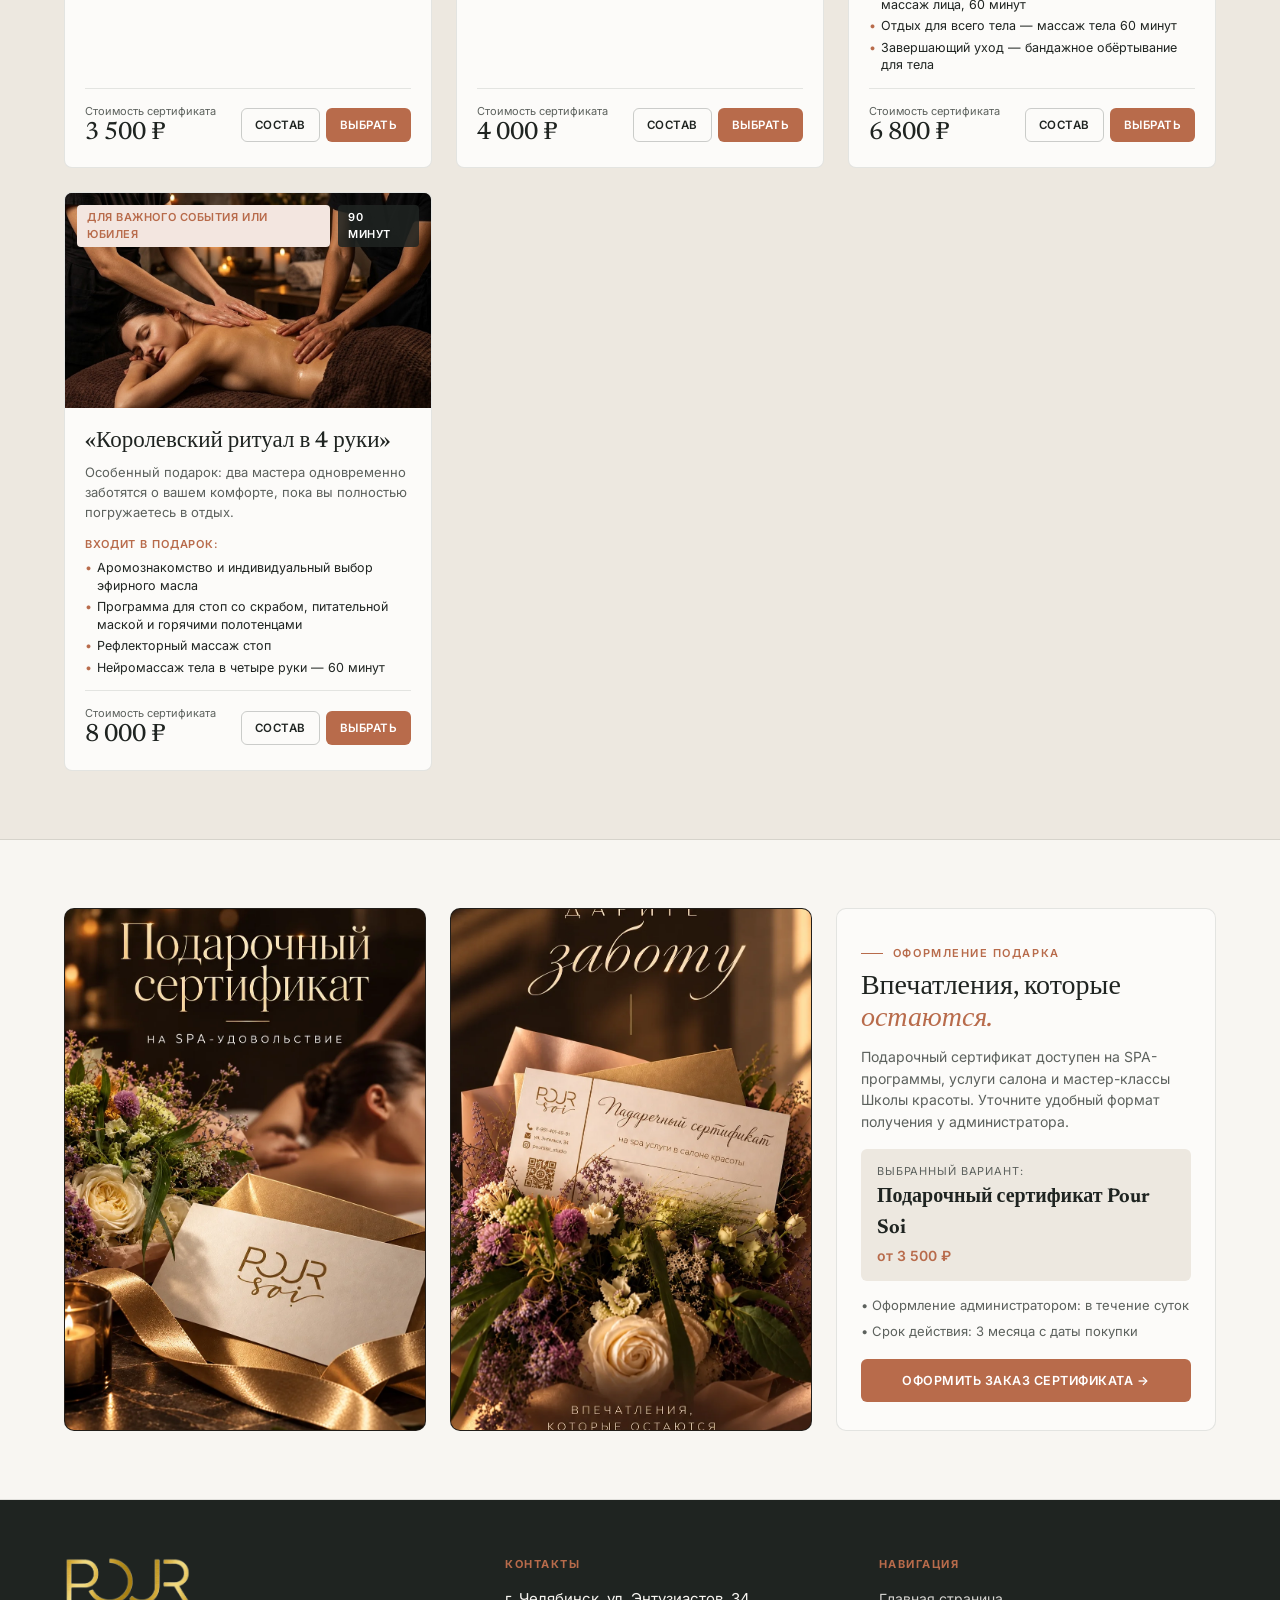
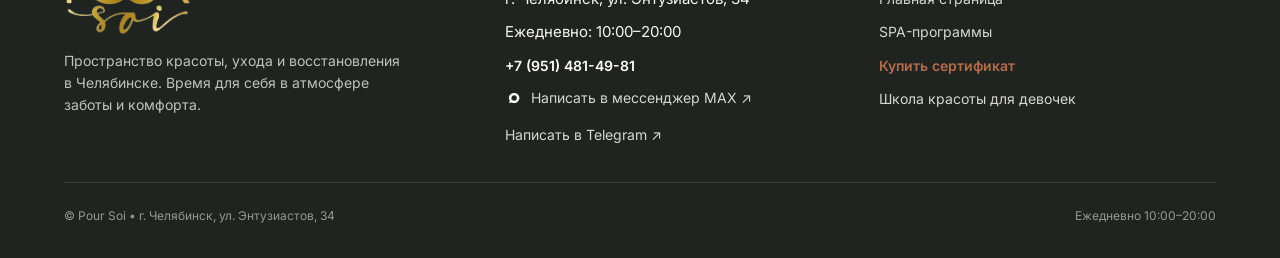
==== commit 6f114d84: "Add files via upload" ====
--- a/certificates.html
+++ b/certificates.html
@@ -8,6 +8,7 @@
   <link rel="preconnect" href="https://fonts.gstatic.com" crossorigin>
   <link href="https://fonts.googleapis.com/css2?family=Inter:wght@400;500;600&family=Newsreader:ital,opsz,wght@0,6..72,400;0,6..72,500;1,6..72,400&display=swap" rel="stylesheet">
   <link rel="stylesheet" href="styles.css">
+  <link rel="icon" type="image/png" href="poursoi-logo.png">
 </head>
 <body>
 
@@ -26,11 +27,11 @@
     </defs>
   </svg>
 
-  <!-- 1. ЛАКОНИЧНАЯ ШАПКА НА ТЁМНОМ ФОНЕ (Только текстовое название POUR SOI | Купить сертификат | Школа красоты) -->
+  <!-- Шапка с оригинальным логотипом POUR SOI -->
   <header class="site-header">
     <div class="container site-header__inner">
       <a href="index.html" class="brand">
-        <span class="brand__name">POUR SOI</span>
+        <img src="poursoi-logo.png" class="brand__logo" alt="POUR SOI" width="116" height="68" loading="eager" decoding="async">
       </a>
       <div class="header-actions">
         <a href="certificates.html" class="btn btn--terra" style="padding:10px 18px;font-size:11.5px;">Купить сертификат</a>
@@ -51,8 +52,8 @@
             <span class="eyebrow">Подарочные сертификаты Pour Soi</span>
             <h1 class="h1">Подарите время <em>для себя.</em></h1>
             <p class="hero__lead">
-              Подарочные сертификаты Pour Soi — это возможность подарить близкому человеку отдых, заботу и удовольствие от профессиональных спа-процедур.<br><br>
-              Выберите готовую программу или сумму сертификата. Мы поможем оформить подарок красиво и отправить его получателю.
+              Подарочный сертификат Pour Soi можно оформить на услуги салона красоты, SPA-программы и практические мастер-классы Школы красоты для девочек.<br><br>
+              Выберите услугу, готовую SPA-программу или сумму сертификата. Администратор поможет с оформлением и уточнит детали использования.
             </p>
             <div class="hero__actions">
               <a href="#cert-choose" class="btn btn--terra">Выбрать сертификат &darr;</a>
@@ -60,7 +61,7 @@
             </div>
           </div>
           <ul class="hero__adv-list">
-            <li>На сумму или процедуру</li>
+            <li>На услуги салона и Школу красоты</li>
             <li>Оформление в течение суток</li>
             <li>Срок действия — 3 месяца</li>
           </ul>
@@ -84,10 +85,11 @@
       </div>
 
       <div class="catalog-controls">
+        <p class="cert-usage-intro">Сертификат можно выбрать на услуги салона красоты, SPA-программы или мастер-классы Школы красоты. Номинал и конкретное направление уточняются при оформлении.</p>
         <div class="tabs-row" id="certModeTabs">
           <button type="button" class="tab-btn active" data-cmode="programs" onclick="switchCertMode('programs')">Готовые подарочные программы</button>
           <button type="button" class="tab-btn" data-cmode="nominal" onclick="switchCertMode('nominal')">Сертификат на сумму</button>
-          <button type="button" class="tab-btn" data-cmode="procedure" onclick="switchCertMode('procedure')">На конкретную процедуру</button>
+          <button type="button" class="tab-btn" data-cmode="procedure" onclick="switchCertMode('procedure')">На услугу или мастер-класс</button>
         </div>
       </div>
 
@@ -95,6 +97,7 @@
         <div class="spa-grid">
                     <article class="spa-card" data-id="her-1">
             <div class="spa-card__media">
+              <img class="spa-card__image" src="her1.jpg" alt="Фотография SPA-программы" loading="lazy" decoding="async" data-site-image-resolved="true">
                             <div class="spa-card__badges">
                 <span class="badge badge--light" style="background:var(--accent-soft);color:var(--accent-terra);">Небольшой знак внимания</span>
                 <span class="badge badge--dark">60 минут</span>
@@ -123,6 +126,7 @@
           </article>
                     <article class="spa-card" data-id="her-2">
             <div class="spa-card__media">
+              <img class="spa-card__image" src="her2.jpg" alt="Фотография SPA-программы" loading="lazy" decoding="async" data-site-image-resolved="true">
                             <div class="spa-card__badges">
                 <span class="badge badge--light" style="background:var(--accent-soft);color:var(--accent-terra);">Подарок человеку, которому хочется отдохнуть</span>
                 <span class="badge badge--dark">60 минут</span>
@@ -151,6 +155,7 @@
           </article>
                     <article class="spa-card" data-id="her-10">
             <div class="spa-card__media">
+              <img class="spa-card__image" src="her10.jpg" alt="Фотография SPA-программы" loading="lazy" decoding="async" data-site-image-resolved="true">
                             <div class="spa-card__badges">
                 <span class="badge badge--light" style="background:var(--accent-soft);color:var(--accent-terra);">Для любителей комплексного ухода</span>
                 <span class="badge badge--dark">180 минут</span>
@@ -180,6 +185,7 @@
           </article>
                     <article class="spa-card" data-id="her-11">
             <div class="spa-card__media">
+              <img class="spa-card__image" src="her11.jpg" alt="Фотография SPA-программы" loading="lazy" decoding="async" data-site-image-resolved="true">
                             <div class="spa-card__badges">
                 <span class="badge badge--light" style="background:var(--accent-soft);color:var(--accent-terra);">Для важного события или юбилея</span>
                 <span class="badge badge--dark">90 минут</span>
@@ -214,19 +220,19 @@
         <div class="nominal-grid">
           <div class="nominal-card" onclick="selectCertGift('Сертификат на сумму 3 500 ₽', '3 500 ₽')">
             <span class="nominal-card__val">3 500 ₽</span>
-            <span class="nominal-card__lbl">Классический ритуал</span>
+            <span class="nominal-card__lbl">Для услуг и мастер-классов</span>
           </div>
           <div class="nominal-card" onclick="selectCertGift('Сертификат на сумму 5 000 ₽', '5 000 ₽')">
             <span class="nominal-card__val">5 000 ₽</span>
-            <span class="nominal-card__lbl">Двухчасовая программа</span>
+            <span class="nominal-card__lbl">Для услуг и мастер-классов</span>
           </div>
           <div class="nominal-card" onclick="selectCertGift('Сертификат на сумму 7 000 ₽', '7 000 ₽')">
             <span class="nominal-card__val">7 000 ₽</span>
-            <span class="nominal-card__lbl">Комплексная перезагрузка</span>
+            <span class="nominal-card__lbl">Для услуг и мастер-классов</span>
           </div>
           <div class="nominal-card" onclick="selectCertGift('Сертификат на сумму 10 500 ₽', '10 500 ₽')">
             <span class="nominal-card__val">10 500 ₽</span>
-            <span class="nominal-card__lbl">Парный SPA-ритуал</span>
+            <span class="nominal-card__lbl">Для услуг и мастер-классов</span>
           </div>
           <div class="nominal-card" onclick="document.getElementById('customNominalBox').style.display='flex'">
             <span class="nominal-card__val">Своя сумма</span>
@@ -262,6 +268,20 @@
             </div>
             <button type="button" class="btn btn--outline" onclick="selectCertGift('Сертификат на процедуру: Уход за лицом у косметолога', 'от 3 000 ₽')">Выбрать в подарок</button>
           </div>
+          <div class="offer-card">
+            <div>
+              <h3 style="font-family:var(--serif);font-size:23px;margin-bottom:6px;">Мастер-классы Школы красоты</h3>
+              <p style="font-size:13.5px;color:var(--text-muted);">Три практических мастер-класса для девочек 10–15 лет с косметологом, визажистом и стилистом. Подробности — в <a href="school.html">разделе школы</a>.</p>
+            </div>
+            <button type="button" class="btn btn--outline" onclick="selectCertGift('Сертификат на мастер-классы Школы красоты для девочек', '6 500 ₽')">Подарить мастер-классы</button>
+          </div>
+          <div class="offer-card">
+            <div>
+              <h3 style="font-family:var(--serif);font-size:23px;margin-bottom:6px;">Любая услуга салона красоты</h3>
+              <p style="font-size:13.5px;color:var(--text-muted);">Маникюр и педикюр, косметология, массаж, перманентный макияж, коллагенарий, брови и ресницы. Выбранную услугу можно указать в комментарии к заявке.</p>
+            </div>
+            <button type="button" class="btn btn--outline" onclick="selectCertGift('Сертификат на услугу салона красоты на выбор', 'Стоимость уточняется')">Выбрать услугу</button>
+          </div>
         </div>
       </div>
     </div>
@@ -280,7 +300,7 @@
           <div>
             <span class="eyebrow">Оформление подарка</span>
             <h3 class="h2" style="font-size:28px;margin-bottom:10px;">Впечатления, которые <em>остаются.</em></h3>
-            <p style="font-size:14px;color:var(--text-muted);margin-bottom:16px;">Даже если вы далеко, мы доставим подарочный сертификат и передадим ваши тёплые слова в нужное время.</p>
+            <p style="font-size:14px;color:var(--text-muted);margin-bottom:16px;">Подарочный сертификат доступен на SPA-программы, услуги салона и мастер-классы Школы красоты. Уточните удобный формат получения у администратора.</p>
             <div style="padding:14px 16px;background:var(--bg-limestone);border-radius:6px;margin-bottom:14px;">
               <span style="font-size:11px;text-transform:uppercase;letter-spacing:0.08em;color:var(--text-muted);display:block;">Выбранный вариант:</span>
               <strong id="certPreviewTitle" style="font-family:var(--serif);font-size:20px;display:block;margin-top:2px;">Подарочный сертификат Pour Soi</strong>
@@ -298,13 +318,13 @@
   </section>
 
 
-  <!-- 7. ФУТЕР САЙТА (БЕЗ ВЫМЫШЛЕННОЙ ЭМБЛЕМЫ p.) -->
+  <!-- Подвал с оригинальным логотипом POUR SOI -->
   <footer class="site-footer" id="contacts">
     <div class="container">
       <div class="footer-grid">
         <div class="footer-col">
           <div class="brand" style="color:#fff;margin-bottom:14px;">
-            <span class="brand__name">POUR SOI</span>
+            <img src="poursoi-logo.png" class="brand__logo brand__logo--footer" alt="POUR SOI" width="145" height="85" loading="lazy" decoding="async">
           </div>
           <p style="font-size:14px;color:rgba(248,246,242,0.75);max-width:340px;">
             Пространство красоты, ухода и восстановления в Челябинске. Время для себя в атмосфере заботы и комфорта.
--- a/styles.css
+++ b/styles.css
@@ -330,19 +330,17 @@
   .hero__actions .btn, .online-cta-bar .btn { width: 100%; }
 }
 
-/* Аккуратная заглушка для отсутствующих отдельных фотографий сертификатов */
-.cert-photo-frame::after {
-  content: "Фотография сертификата";
-  position: absolute;
-  inset: 0;
-  display: grid;
-  place-items: center;
-  padding: 18px;
-  color: rgba(248, 246, 242, 0.62);
-  font-size: 11px;
-  font-weight: 600;
-  letter-spacing: 0.14em;
-  text-transform: uppercase;
-  text-align: center;
-  pointer-events: none;
+/* Direct image elements on certificate cards, independent of JavaScript. */
+#certPanePrograms .spa-card__media > .spa-card__image {position:absolute;inset:0;width:100%;height:100%;object-fit:cover;display:block;z-index:2;}
+#certPanePrograms .spa-card__badges {z-index:3;}
+
+
+/* Оригинальный логотип салона: обработанная прозрачная версия предоставленного изображения. */
+.brand__logo { display: block; height: 58px; width: auto; max-width: 120px; object-fit: contain; }
+.brand__logo--footer { height: 80px; max-width: 166px; }
+.site-footer .brand { width: fit-content; }
+.cert-usage-intro { margin: 0 0 24px; font-size: 14px; line-height: 1.65; color: var(--text-muted); max-width: 850px; }
+@media (max-width: 640px) {
+  .brand__logo { height: 46px; max-width: 95px; }
+  .brand__logo--footer { height: 72px; max-width: 150px; }
 }
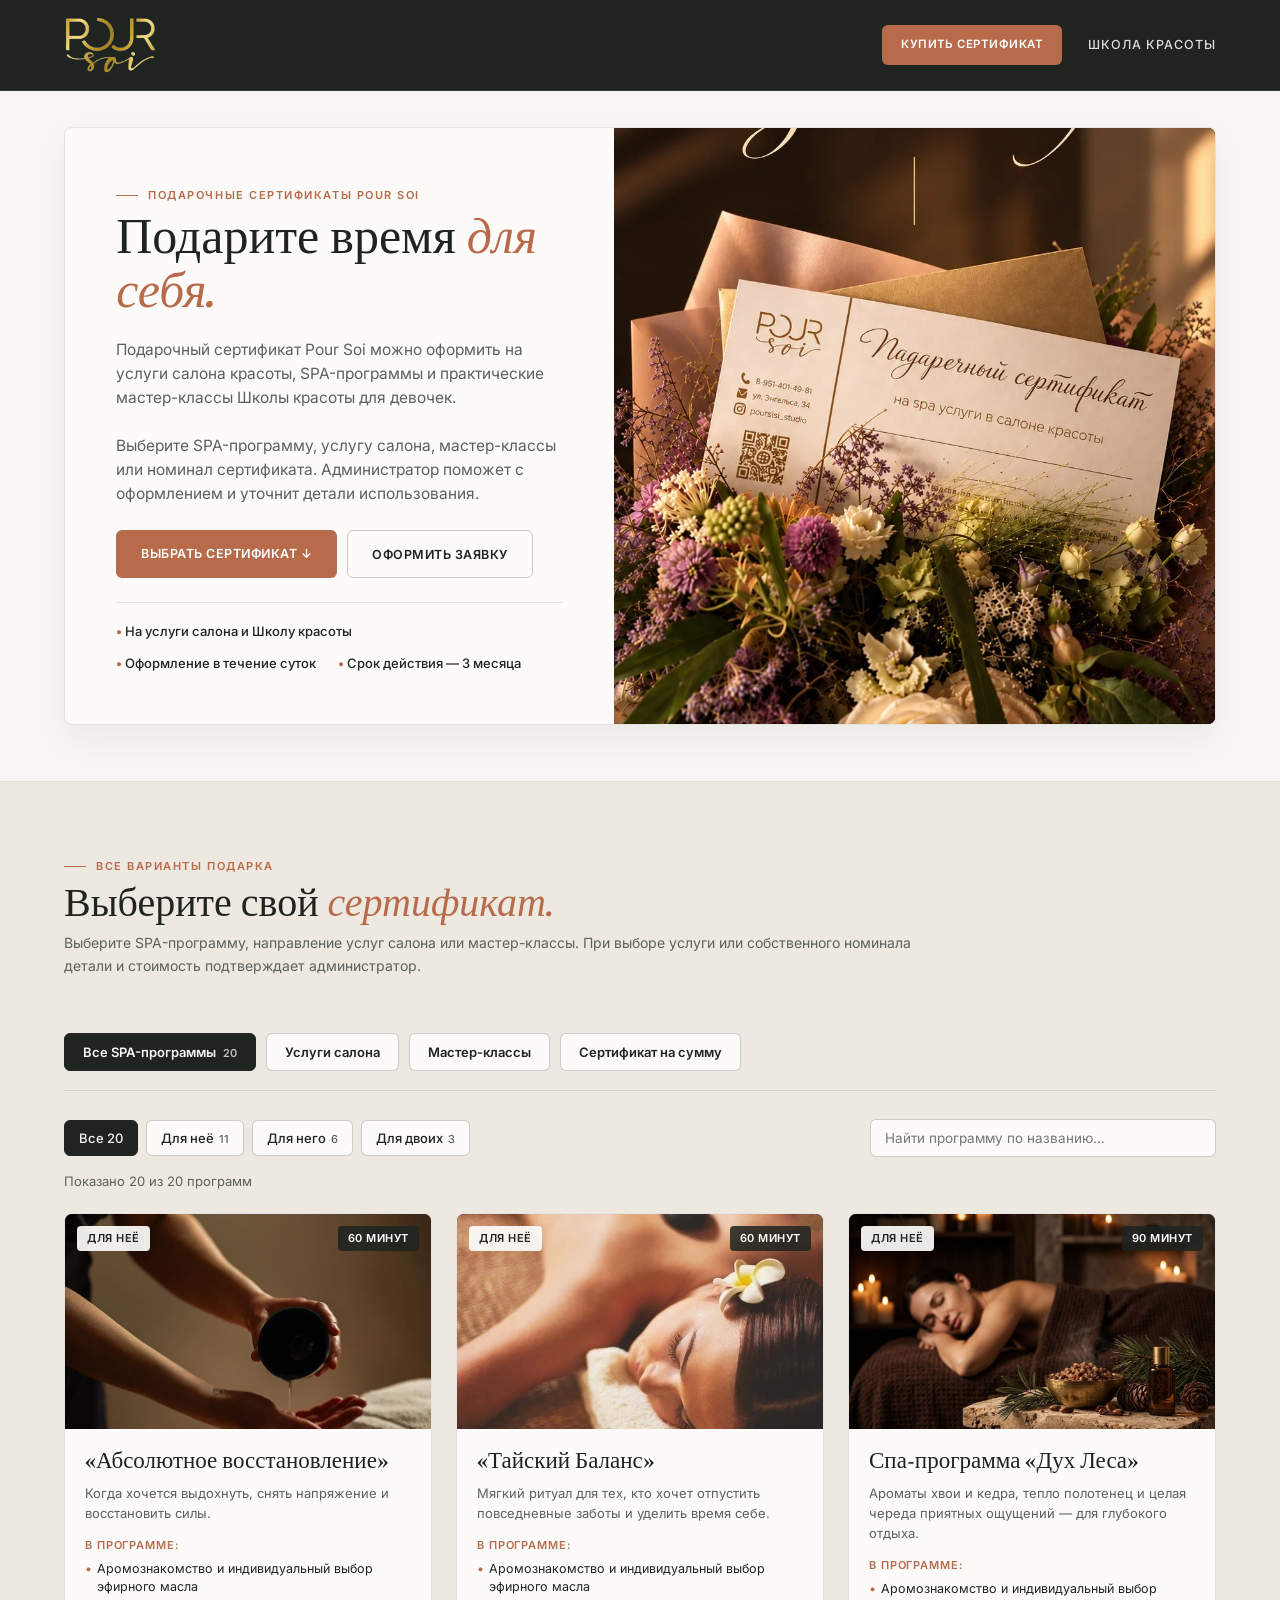
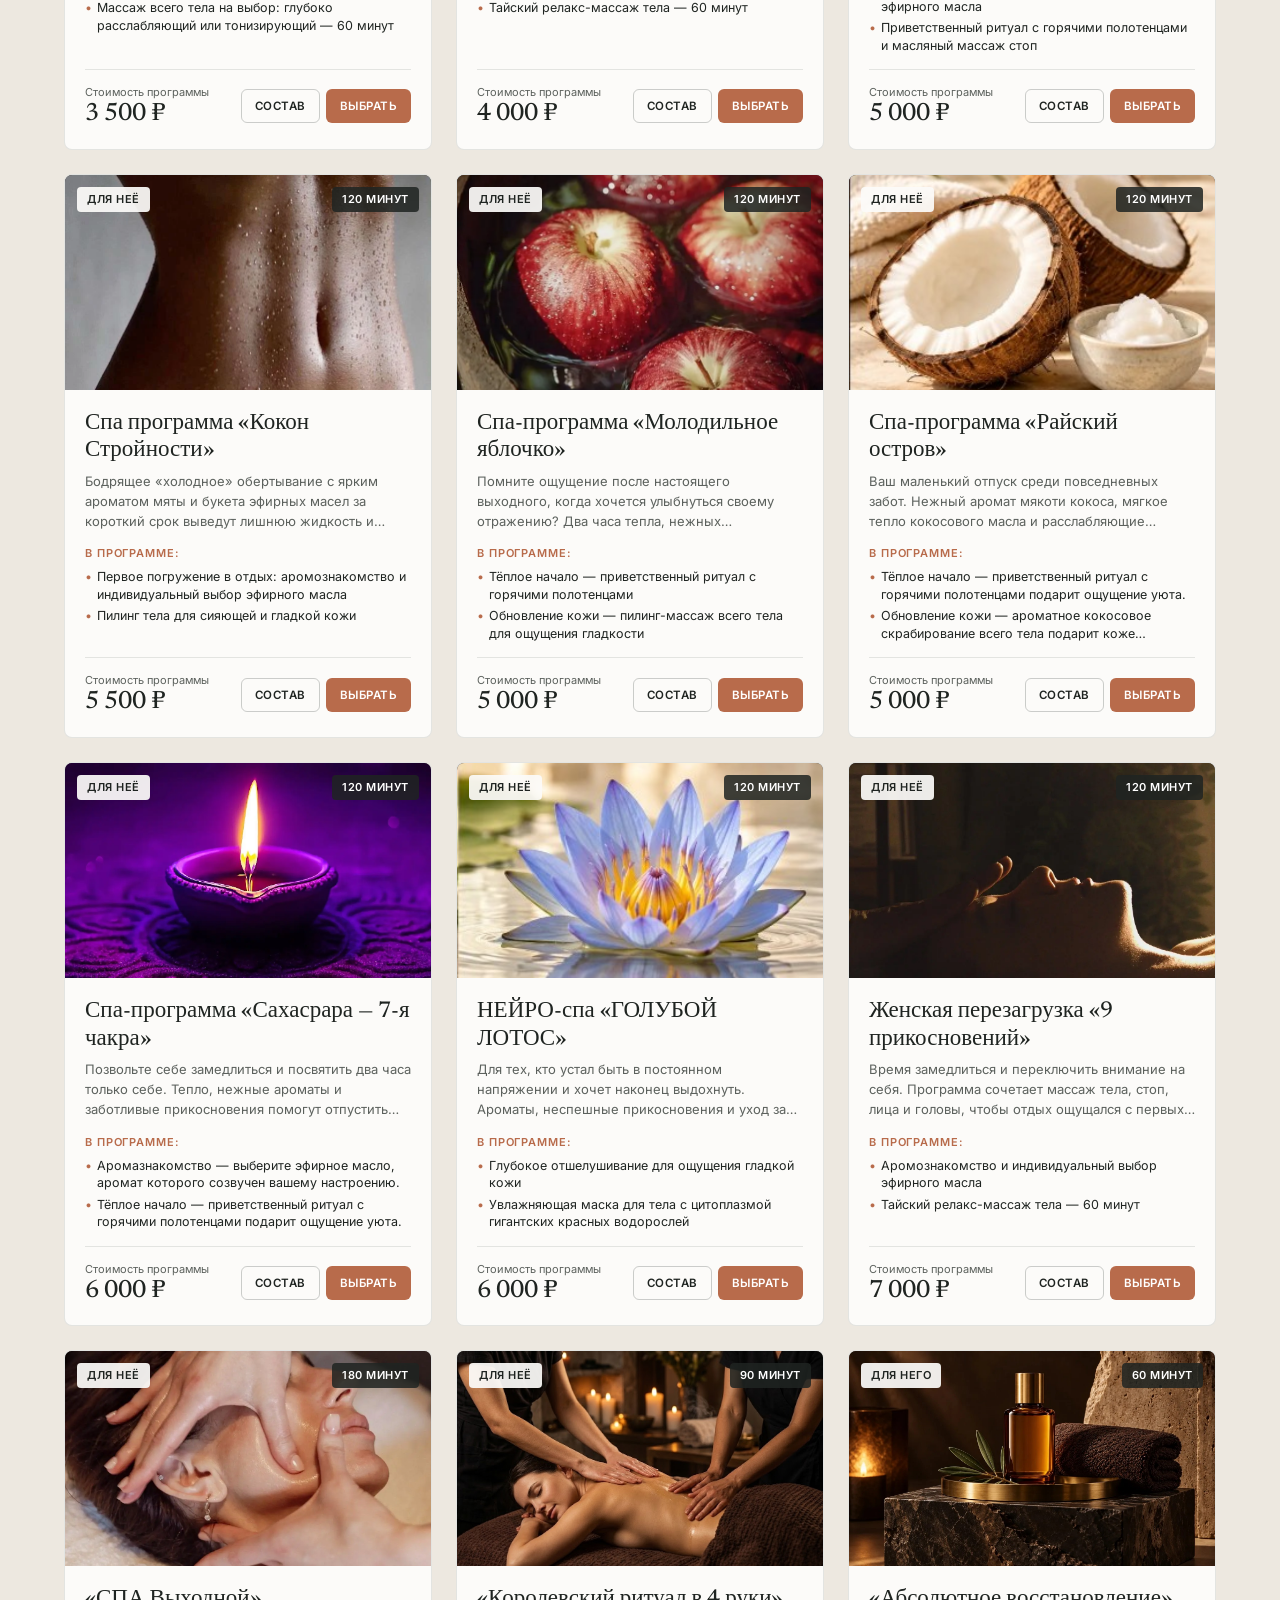
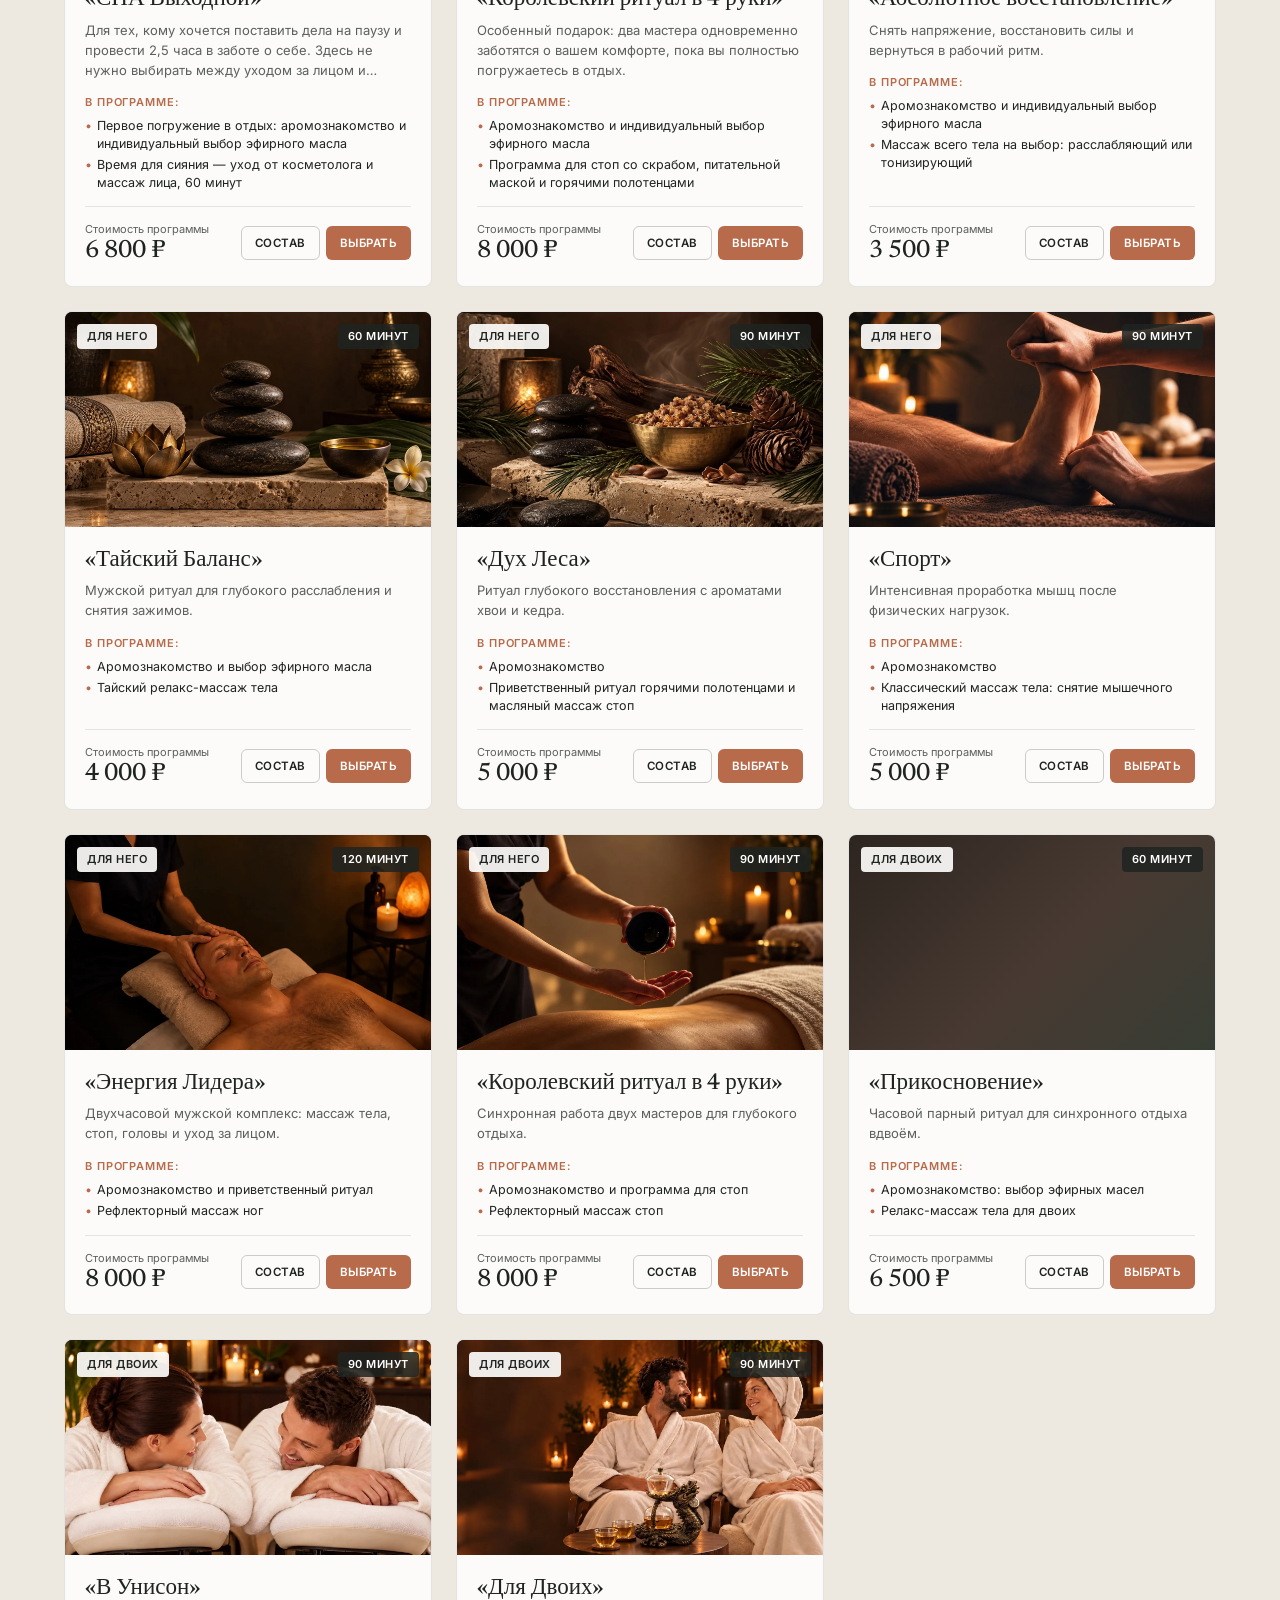
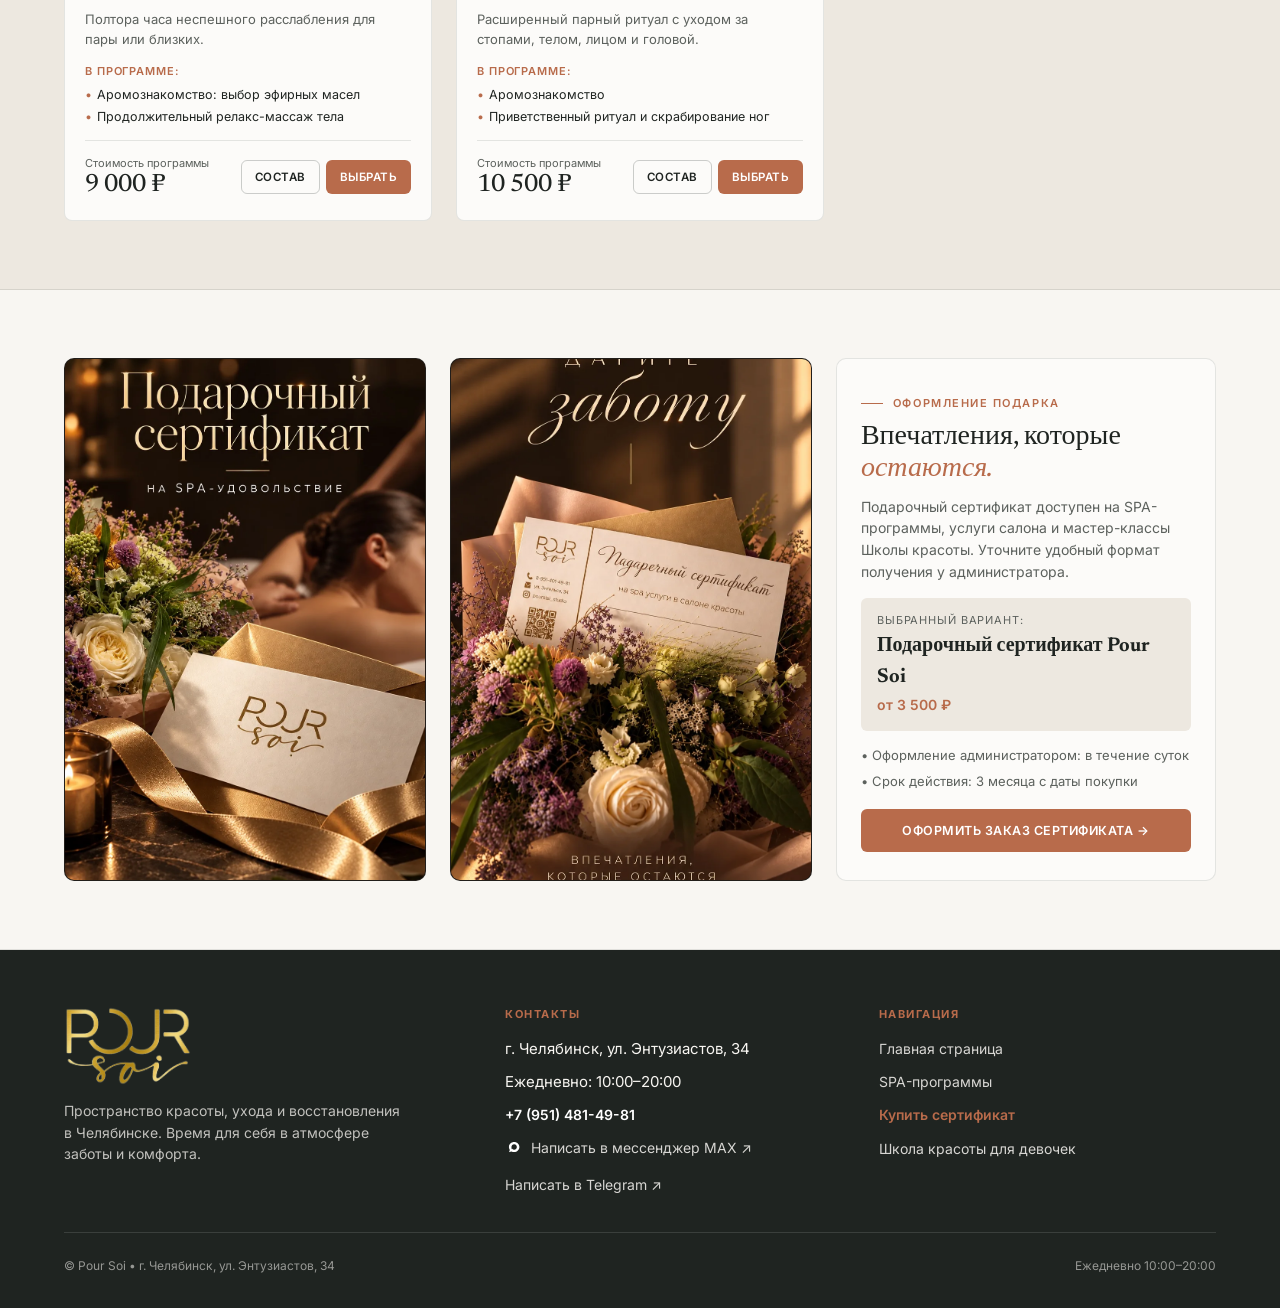
==== commit 6c8e23b3: "Add files via upload" ====
--- a/certificates.html
+++ b/certificates.html
@@ -31,7 +31,7 @@
   <header class="site-header">
     <div class="container site-header__inner">
       <a href="index.html" class="brand">
-        <img src="poursoi-logo.png" class="brand__logo" alt="POUR SOI" width="116" height="68" loading="eager" decoding="async">
+        <img src="poursoi-logo.png" class="brand__logo" alt="POUR SOI" width="116" height="68" loading="eager" decoding="async" onerror="this.hidden=true;this.nextElementSibling.hidden=false"><span class="brand__fallback-text" hidden>POUR SOI</span>
       </a>
       <div class="header-actions">
         <a href="certificates.html" class="btn btn--terra" style="padding:10px 18px;font-size:11.5px;">Купить сертификат</a>
@@ -53,7 +53,7 @@
             <h1 class="h1">Подарите время <em>для себя.</em></h1>
             <p class="hero__lead">
               Подарочный сертификат Pour Soi можно оформить на услуги салона красоты, SPA-программы и практические мастер-классы Школы красоты для девочек.<br><br>
-              Выберите услугу, готовую SPA-программу или сумму сертификата. Администратор поможет с оформлением и уточнит детали использования.
+              Выберите SPA-программу, услугу салона, мастер-классы или номинал сертификата. Администратор поможет с оформлением и уточнит детали использования.
             </p>
             <div class="hero__actions">
               <a href="#cert-choose" class="btn btn--terra">Выбрать сертификат &darr;</a>
@@ -68,7 +68,7 @@
         </div>
         <div class="hero__gallery-col">
           <div class="hero__visual">
-            <img src="serteficate2.jpg" onerror="this.style.display='none'" alt="Подарочный сертификат Pour Soi" class="hero__slide-layer" style="object-position: 50% 45%;">
+            <img src="serteficate2.jpg" onerror="this.closest('.hero__gallery-col').classList.add('is-image-unavailable');this.closest('.hero__box').classList.add('hero__box--no-media')" alt="Подарочный сертификат Pour Soi" class="hero__slide-layer" style="object-position: 50% 45%;">
           </div>
         </div>
       </div>
@@ -79,209 +79,594 @@
     <div class="container">
       <div class="sec-head">
         <div>
-          <span class="eyebrow">Три удобных формата подарка</span>
-          <h2 class="h2">Выберите свой вариант <em>сертификата.</em></h2>
-        </div>
-      </div>
-
-      <div class="catalog-controls">
-        <p class="cert-usage-intro">Сертификат можно выбрать на услуги салона красоты, SPA-программы или мастер-классы Школы красоты. Номинал и конкретное направление уточняются при оформлении.</p>
-        <div class="tabs-row" id="certModeTabs">
-          <button type="button" class="tab-btn active" data-cmode="programs" onclick="switchCertMode('programs')">Готовые подарочные программы</button>
-          <button type="button" class="tab-btn" data-cmode="nominal" onclick="switchCertMode('nominal')">Сертификат на сумму</button>
-          <button type="button" class="tab-btn" data-cmode="procedure" onclick="switchCertMode('procedure')">На услугу или мастер-класс</button>
-        </div>
-      </div>
-
-      <div id="certPanePrograms">
-        <div class="spa-grid">
-                    <article class="spa-card" data-id="her-1">
-            <div class="spa-card__media">
-              <img class="spa-card__image" src="her1.jpg" alt="Фотография SPA-программы" loading="lazy" decoding="async" data-site-image-resolved="true">
-                            <div class="spa-card__badges">
-                <span class="badge badge--light" style="background:var(--accent-soft);color:var(--accent-terra);">Небольшой знак внимания</span>
-                <span class="badge badge--dark">60 минут</span>
+          <span class="eyebrow">Все варианты подарка</span>
+          <h2 class="h2">Выберите свой <em>сертификат.</em></h2>
+          <p class="cert-usage-intro">Выберите SPA-программу, направление услуг салона или мастер-классы. При выборе услуги или собственного номинала детали и стоимость подтверждает администратор.</p>
+        </div>
+      </div>
+      <div class="tabs-row cert-mode-tabs" id="certModeTabs" role="group" aria-label="Тип сертификата">
+        <button type="button" class="tab-btn active" data-cmode="programs" onclick="switchCertMode('programs')">Все SPA-программы <span class="cert-tab-count">20</span></button>
+        <button type="button" class="tab-btn" data-cmode="services" onclick="switchCertMode('services')">Услуги салона</button>
+        <button type="button" class="tab-btn" data-cmode="school" onclick="switchCertMode('school')">Мастер-классы</button>
+        <button type="button" class="tab-btn" data-cmode="nominal" onclick="switchCertMode('nominal')">Сертификат на сумму</button>
+      </div>
+
+      <div id="certPanePrograms" class="cert-pane">
+        <div class="cert-filter-row">
+          <div class="tabs-row cert-spa-filters" id="certSpaTabs" role="group" aria-label="Категория SPA-программ">
+            <button type="button" class="tab-btn active" data-gift-cat="all" onclick="selectGiftSpaCategory('all')">Все 20</button>
+            <button type="button" class="tab-btn" data-gift-cat="for-her" onclick="selectGiftSpaCategory('for-her')">Для неё <small>11</small></button>
+            <button type="button" class="tab-btn" data-gift-cat="for-him" onclick="selectGiftSpaCategory('for-him')">Для него <small>6</small></button>
+            <button type="button" class="tab-btn" data-gift-cat="for-two" onclick="selectGiftSpaCategory('for-two')">Для двоих <small>3</small></button>
+          </div>
+          <label class="cert-search-wrapper"><span class="visually-hidden">Найти SPA-программу</span><input id="certSpaSearch" type="search" class="search-input" placeholder="Найти программу по названию…" oninput="filterGiftSpaCards()" autocomplete="off"></label>
+        </div>
+        <p class="cert-results-count" id="certResultsCount" aria-live="polite">Показано 20 из 20 программ</p>
+        <div class="spa-grid" id="certSpaGrid">
+          <article class="spa-card cert-spa-card" data-id="her-1" data-cat="for-her" data-search="«абсолютное восстановление» для неё когда хочется выдохнуть, снять напряжение и восстановить силы.">
+            <div class="spa-card__media">
+              <img class="spa-card__image" src="her1.jpg" alt="«Абсолютное восстановление» — Для неё" loading="lazy" decoding="async">
+              <div class="spa-card__badges">
+                <span class="badge badge--light">Для неё</span><span class="badge badge--dark">60 минут</span>
               </div>
             </div>
             <div class="spa-card__body">
               <h3 class="spa-card__title">«Абсолютное восстановление»</h3>
               <p class="spa-card__desc">Когда хочется выдохнуть, снять напряжение и восстановить силы.</p>
-              <div class="spa-card__steps-title">Входит в подарок:</div>
-              <ul class="spa-card__steps">
-                                  <li>Аромознакомство и индивидуальный выбор эфирного масла</li>
-                                  <li>Массаж всего тела на выбор: глубоко расслабляющий или тонизирующий — 60 минут</li>
-                                  <li>Завершающая церемония чаепития</li>
-                              </ul>
-              <div class="spa-card__foot">
-                <div>
-                  <span class="spa-card__price-lbl">Стоимость сертификата</span>
-                  <span class="spa-card__price-val">3 500 ₽</span>
-                </div>
+              <div class="spa-card__steps-title">В программе:</div>
+              <ul class="spa-card__steps">                    <li>Аромознакомство и индивидуальный выбор эфирного масла</li>
+                    <li>Массаж всего тела на выбор: глубоко расслабляющий или тонизирующий — 60 минут</li>
+              </ul>
+              <div class="spa-card__foot">
+                <div><span class="spa-card__price-lbl">Стоимость программы</span><span class="spa-card__price-val">3 500 ₽</span></div>
                 <div class="spa-card__btns">
                   <button type="button" class="btn btn--outline" onclick="openDetail('her-1')">Состав</button>
-                  <button type="button" class="btn btn--terra" onclick="selectCertGift('Сертификат на программу ' + '«Абсолютное восстановление»', '3 500 ₽')">Выбрать</button>
-                </div>
-              </div>
-            </div>
-          </article>
-                    <article class="spa-card" data-id="her-2">
-            <div class="spa-card__media">
-              <img class="spa-card__image" src="her2.jpg" alt="Фотография SPA-программы" loading="lazy" decoding="async" data-site-image-resolved="true">
-                            <div class="spa-card__badges">
-                <span class="badge badge--light" style="background:var(--accent-soft);color:var(--accent-terra);">Подарок человеку, которому хочется отдохнуть</span>
-                <span class="badge badge--dark">60 минут</span>
+                  <button type="button" class="btn btn--terra" onclick="selectCertGift(&quot;Сертификат на SPA-программу «Абсолютное восстановление» (Для неё)&quot;, &quot;3 500 ₽&quot;)">Выбрать</button>
+                </div>
+              </div>
+            </div>
+          </article>
+          <article class="spa-card cert-spa-card" data-id="her-2" data-cat="for-her" data-search="«тайский баланс» для неё мягкий ритуал для тех, кто хочет отпустить повседневные заботы и уделить время себе.">
+            <div class="spa-card__media">
+              <img class="spa-card__image" src="her2.jpg" alt="«Тайский Баланс» — Для неё" loading="lazy" decoding="async">
+              <div class="spa-card__badges">
+                <span class="badge badge--light">Для неё</span><span class="badge badge--dark">60 минут</span>
               </div>
             </div>
             <div class="spa-card__body">
               <h3 class="spa-card__title">«Тайский Баланс»</h3>
               <p class="spa-card__desc">Мягкий ритуал для тех, кто хочет отпустить повседневные заботы и уделить время себе.</p>
-              <div class="spa-card__steps-title">Входит в подарок:</div>
-              <ul class="spa-card__steps">
-                                  <li>Аромознакомство и индивидуальный выбор эфирного масла</li>
-                                  <li>Тайский релакс-массаж тела — 60 минут</li>
-                                  <li>Церемония чаепития</li>
-                              </ul>
-              <div class="spa-card__foot">
-                <div>
-                  <span class="spa-card__price-lbl">Стоимость сертификата</span>
-                  <span class="spa-card__price-val">4 000 ₽</span>
-                </div>
+              <div class="spa-card__steps-title">В программе:</div>
+              <ul class="spa-card__steps">                    <li>Аромознакомство и индивидуальный выбор эфирного масла</li>
+                    <li>Тайский релакс-массаж тела — 60 минут</li>
+              </ul>
+              <div class="spa-card__foot">
+                <div><span class="spa-card__price-lbl">Стоимость программы</span><span class="spa-card__price-val">4 000 ₽</span></div>
                 <div class="spa-card__btns">
                   <button type="button" class="btn btn--outline" onclick="openDetail('her-2')">Состав</button>
-                  <button type="button" class="btn btn--terra" onclick="selectCertGift('Сертификат на программу ' + '«Тайский Баланс»', '4 000 ₽')">Выбрать</button>
-                </div>
-              </div>
-            </div>
-          </article>
-                    <article class="spa-card" data-id="her-10">
-            <div class="spa-card__media">
-              <img class="spa-card__image" src="her10.jpg" alt="Фотография SPA-программы" loading="lazy" decoding="async" data-site-image-resolved="true">
-                            <div class="spa-card__badges">
-                <span class="badge badge--light" style="background:var(--accent-soft);color:var(--accent-terra);">Для любителей комплексного ухода</span>
-                <span class="badge badge--dark">180 минут</span>
+                  <button type="button" class="btn btn--terra" onclick="selectCertGift(&quot;Сертификат на SPA-программу «Тайский Баланс» (Для неё)&quot;, &quot;4 000 ₽&quot;)">Выбрать</button>
+                </div>
+              </div>
+            </div>
+          </article>
+          <article class="spa-card cert-spa-card" data-id="her-3" data-cat="for-her" data-search="спа-программа «дух леса» для неё ароматы хвои и кедра, тепло полотенец и целая череда приятных ощущений — для глубокого отдыха.">
+            <div class="spa-card__media">
+              <img class="spa-card__image" src="her3.jpg" alt="Спа-программа «Дух Леса» — Для неё" loading="lazy" decoding="async">
+              <div class="spa-card__badges">
+                <span class="badge badge--light">Для неё</span><span class="badge badge--dark">90 минут</span>
+              </div>
+            </div>
+            <div class="spa-card__body">
+              <h3 class="spa-card__title">Спа-программа «Дух Леса»</h3>
+              <p class="spa-card__desc">Ароматы хвои и кедра, тепло полотенец и целая череда приятных ощущений — для глубокого отдыха.</p>
+              <div class="spa-card__steps-title">В программе:</div>
+              <ul class="spa-card__steps">                    <li>Аромознакомство и индивидуальный выбор эфирного масла</li>
+                    <li>Приветственный ритуал с горячими полотенцами и масляный массаж стоп</li>
+              </ul>
+              <div class="spa-card__foot">
+                <div><span class="spa-card__price-lbl">Стоимость программы</span><span class="spa-card__price-val">5 000 ₽</span></div>
+                <div class="spa-card__btns">
+                  <button type="button" class="btn btn--outline" onclick="openDetail('her-3')">Состав</button>
+                  <button type="button" class="btn btn--terra" onclick="selectCertGift(&quot;Сертификат на SPA-программу Спа-программа «Дух Леса» (Для неё)&quot;, &quot;5 000 ₽&quot;)">Выбрать</button>
+                </div>
+              </div>
+            </div>
+          </article>
+          <article class="spa-card cert-spa-card" data-id="her-4" data-cat="for-her" data-search="спа программа «кокон стройности» для неё бодрящее «холодное» обертывание с ярким ароматом мяты и букета эфирных масел за короткий срок выведут лишнюю жидкость и токсины, подтянут рельеф кожи.">
+            <div class="spa-card__media">
+              <img class="spa-card__image" src="her4.jpg" alt="Спа программа «Кокон Стройности» — Для неё" loading="lazy" decoding="async">
+              <div class="spa-card__badges">
+                <span class="badge badge--light">Для неё</span><span class="badge badge--dark">120 минут</span>
+              </div>
+            </div>
+            <div class="spa-card__body">
+              <h3 class="spa-card__title">Спа программа «Кокон Стройности»</h3>
+              <p class="spa-card__desc">Бодрящее «холодное» обертывание с ярким ароматом мяты и букета эфирных масел за короткий срок выведут лишнюю жидкость и токсины, подтянут рельеф кожи.</p>
+              <div class="spa-card__steps-title">В программе:</div>
+              <ul class="spa-card__steps">                    <li>Первое погружение в отдых: аромознакомство и индивидуальный выбор эфирного масла</li>
+                    <li>Пилинг тела для сияющей и гладкой кожи</li>
+              </ul>
+              <div class="spa-card__foot">
+                <div><span class="spa-card__price-lbl">Стоимость программы</span><span class="spa-card__price-val">5 500 ₽</span></div>
+                <div class="spa-card__btns">
+                  <button type="button" class="btn btn--outline" onclick="openDetail('her-4')">Состав</button>
+                  <button type="button" class="btn btn--terra" onclick="selectCertGift(&quot;Сертификат на SPA-программу Спа программа «Кокон Стройности» (Для неё)&quot;, &quot;5 500 ₽&quot;)">Выбрать</button>
+                </div>
+              </div>
+            </div>
+          </article>
+          <article class="spa-card cert-spa-card" data-id="her-5" data-cat="for-her" data-search="спа-программа «молодильное яблочко» для неё помните ощущение после настоящего выходного, когда хочется улыбнуться своему отражению? два часа тепла, нежных прикосновений и ухода за кожей. можно закрыть глаза, забыть о расписании и просто наслаждаться.">
+            <div class="spa-card__media">
+              <img class="spa-card__image" src="her5.jpg" alt="Спа-программа «Молодильное яблочко» — Для неё" loading="lazy" decoding="async">
+              <div class="spa-card__badges">
+                <span class="badge badge--light">Для неё</span><span class="badge badge--dark">120 минут</span>
+              </div>
+            </div>
+            <div class="spa-card__body">
+              <h3 class="spa-card__title">Спа-программа «Молодильное яблочко»</h3>
+              <p class="spa-card__desc">Помните ощущение после настоящего выходного, когда хочется улыбнуться своему отражению? Два часа тепла, нежных прикосновений и ухода за кожей. Можно закрыть глаза, забыть о расписании и просто наслаждаться.</p>
+              <div class="spa-card__steps-title">В программе:</div>
+              <ul class="spa-card__steps">                    <li>Тёплое начало — приветственный ритуал с горячими полотенцами</li>
+                    <li>Обновление кожи — пилинг-массаж всего тела для ощущения гладкости</li>
+              </ul>
+              <div class="spa-card__foot">
+                <div><span class="spa-card__price-lbl">Стоимость программы</span><span class="spa-card__price-val">5 000 ₽</span></div>
+                <div class="spa-card__btns">
+                  <button type="button" class="btn btn--outline" onclick="openDetail('her-5')">Состав</button>
+                  <button type="button" class="btn btn--terra" onclick="selectCertGift(&quot;Сертификат на SPA-программу Спа-программа «Молодильное яблочко» (Для неё)&quot;, &quot;5 000 ₽&quot;)">Выбрать</button>
+                </div>
+              </div>
+            </div>
+          </article>
+          <article class="spa-card cert-spa-card" data-id="her-6" data-cat="for-her" data-search="спа-программа «райский остров» для неё ваш маленький отпуск среди повседневных забот. нежный аромат мякоти кокоса, мягкое тепло кокосового масла и расслабляющие прикосновения — два часа, чтобы замедлиться и насладиться заботой о себе.">
+            <div class="spa-card__media">
+              <img class="spa-card__image" src="her6.jpg" alt="Спа-программа «Райский остров» — Для неё" loading="lazy" decoding="async">
+              <div class="spa-card__badges">
+                <span class="badge badge--light">Для неё</span><span class="badge badge--dark">120 минут</span>
+              </div>
+            </div>
+            <div class="spa-card__body">
+              <h3 class="spa-card__title">Спа-программа «Райский остров»</h3>
+              <p class="spa-card__desc">Ваш маленький отпуск среди повседневных забот. Нежный аромат мякоти кокоса, мягкое тепло кокосового масла и расслабляющие прикосновения — два часа, чтобы замедлиться и насладиться заботой о себе.</p>
+              <div class="spa-card__steps-title">В программе:</div>
+              <ul class="spa-card__steps">                    <li>Тёплое начало — приветственный ритуал с горячими полотенцами подарит ощущение уюта.</li>
+                    <li>Обновление кожи — ароматное кокосовое скрабирование всего тела подарит коже мягкость и гладкость.</li>
+              </ul>
+              <div class="spa-card__foot">
+                <div><span class="spa-card__price-lbl">Стоимость программы</span><span class="spa-card__price-val">5 000 ₽</span></div>
+                <div class="spa-card__btns">
+                  <button type="button" class="btn btn--outline" onclick="openDetail('her-6')">Состав</button>
+                  <button type="button" class="btn btn--terra" onclick="selectCertGift(&quot;Сертификат на SPA-программу Спа-программа «Райский остров» (Для неё)&quot;, &quot;5 000 ₽&quot;)">Выбрать</button>
+                </div>
+              </div>
+            </div>
+          </article>
+          <article class="spa-card cert-spa-card" data-id="her-7" data-cat="for-her" data-search="спа-программа «сахасрара — 7-я чакра» для неё позвольте себе замедлиться и посвятить два часа только себе. тепло, нежные ароматы и заботливые прикосновения помогут отпустить напряжение и насладиться отдыхом.">
+            <div class="spa-card__media">
+              <img class="spa-card__image" src="her7.jpg" alt="Спа-программа «Сахасрара — 7-я чакра» — Для неё" loading="lazy" decoding="async">
+              <div class="spa-card__badges">
+                <span class="badge badge--light">Для неё</span><span class="badge badge--dark">120 минут</span>
+              </div>
+            </div>
+            <div class="spa-card__body">
+              <h3 class="spa-card__title">Спа-программа «Сахасрара — 7-я чакра»</h3>
+              <p class="spa-card__desc">Позвольте себе замедлиться и посвятить два часа только себе. Тепло, нежные ароматы и заботливые прикосновения помогут отпустить напряжение и насладиться отдыхом.</p>
+              <div class="spa-card__steps-title">В программе:</div>
+              <ul class="spa-card__steps">                    <li>Аромазнакомство — выберите эфирное масло, аромат которого созвучен вашему настроению.</li>
+                    <li>Тёплое начало — приветственный ритуал с горячими полотенцами подарит ощущение уюта.</li>
+              </ul>
+              <div class="spa-card__foot">
+                <div><span class="spa-card__price-lbl">Стоимость программы</span><span class="spa-card__price-val">6 000 ₽</span></div>
+                <div class="spa-card__btns">
+                  <button type="button" class="btn btn--outline" onclick="openDetail('her-7')">Состав</button>
+                  <button type="button" class="btn btn--terra" onclick="selectCertGift(&quot;Сертификат на SPA-программу Спа-программа «Сахасрара — 7-я чакра» (Для неё)&quot;, &quot;6 000 ₽&quot;)">Выбрать</button>
+                </div>
+              </div>
+            </div>
+          </article>
+          <article class="spa-card cert-spa-card" data-id="her-8" data-cat="for-her" data-search="нейро-спа «голубой лотос» для неё для тех, кто устал быть в постоянном напряжении и хочет наконец выдохнуть. ароматы, неспешные прикосновения и уход за телом помогают отвлечься от потока мыслей, почувствовать спокойствие и уделить внимание коже. два часа, в которые можно никуда не торопиться.">
+            <div class="spa-card__media">
+              <img class="spa-card__image" src="her8.jpg" alt="НЕЙРО-спа «ГОЛУБОЙ ЛОТОС» — Для неё" loading="lazy" decoding="async">
+              <div class="spa-card__badges">
+                <span class="badge badge--light">Для неё</span><span class="badge badge--dark">120 минут</span>
+              </div>
+            </div>
+            <div class="spa-card__body">
+              <h3 class="spa-card__title">НЕЙРО-спа «ГОЛУБОЙ ЛОТОС»</h3>
+              <p class="spa-card__desc">Для тех, кто устал быть в постоянном напряжении и хочет наконец выдохнуть. Ароматы, неспешные прикосновения и уход за телом помогают отвлечься от потока мыслей, почувствовать спокойствие и уделить внимание коже. Два часа, в которые можно никуда не торопиться.</p>
+              <div class="spa-card__steps-title">В программе:</div>
+              <ul class="spa-card__steps">                    <li>Глубокое отшелушивание для ощущения гладкой кожи</li>
+                    <li>Увлажняющая маска для тела с цитоплазмой гигантских красных водорослей</li>
+              </ul>
+              <div class="spa-card__foot">
+                <div><span class="spa-card__price-lbl">Стоимость программы</span><span class="spa-card__price-val">6 000 ₽</span></div>
+                <div class="spa-card__btns">
+                  <button type="button" class="btn btn--outline" onclick="openDetail('her-8')">Состав</button>
+                  <button type="button" class="btn btn--terra" onclick="selectCertGift(&quot;Сертификат на SPA-программу НЕЙРО-спа «ГОЛУБОЙ ЛОТОС» (Для неё)&quot;, &quot;6 000 ₽&quot;)">Выбрать</button>
+                </div>
+              </div>
+            </div>
+          </article>
+          <article class="spa-card cert-spa-card" data-id="her-9" data-cat="for-her" data-search="женская перезагрузка «9 прикосновений» для неё время замедлиться и переключить внимание на себя. программа сочетает массаж тела, стоп, лица и головы, чтобы отдых ощущался с первых минут до завершающего чаепития.">
+            <div class="spa-card__media">
+              <img class="spa-card__image" src="her9.jpg" alt="Женская перезагрузка «9 прикосновений» — Для неё" loading="lazy" decoding="async">
+              <div class="spa-card__badges">
+                <span class="badge badge--light">Для неё</span><span class="badge badge--dark">120 минут</span>
+              </div>
+            </div>
+            <div class="spa-card__body">
+              <h3 class="spa-card__title">Женская перезагрузка «9 прикосновений»</h3>
+              <p class="spa-card__desc">Время замедлиться и переключить внимание на себя. Программа сочетает массаж тела, стоп, лица и головы, чтобы отдых ощущался с первых минут до завершающего чаепития.</p>
+              <div class="spa-card__steps-title">В программе:</div>
+              <ul class="spa-card__steps">                    <li>Аромознакомство и индивидуальный выбор эфирного масла</li>
+                    <li>Тайский релакс-массаж тела — 60 минут</li>
+              </ul>
+              <div class="spa-card__foot">
+                <div><span class="spa-card__price-lbl">Стоимость программы</span><span class="spa-card__price-val">7 000 ₽</span></div>
+                <div class="spa-card__btns">
+                  <button type="button" class="btn btn--outline" onclick="openDetail('her-9')">Состав</button>
+                  <button type="button" class="btn btn--terra" onclick="selectCertGift(&quot;Сертификат на SPA-программу Женская перезагрузка «9 прикосновений» (Для неё)&quot;, &quot;7 000 ₽&quot;)">Выбрать</button>
+                </div>
+              </div>
+            </div>
+          </article>
+          <article class="spa-card cert-spa-card" data-id="her-10" data-cat="for-her" data-search="«спа выходной» для неё для тех, кому хочется поставить дела на паузу и провести 2,5 часа в заботе о себе. здесь не нужно выбирать между уходом за лицом и отдыхом для тела: в программе с вами работают 2 мастера: косметолог и массажист.">
+            <div class="spa-card__media">
+              <img class="spa-card__image" src="her10.jpg" alt="«СПА Выходной» — Для неё" loading="lazy" decoding="async">
+              <div class="spa-card__badges">
+                <span class="badge badge--light">Для неё</span><span class="badge badge--dark">180 минут</span>
               </div>
             </div>
             <div class="spa-card__body">
               <h3 class="spa-card__title">«СПА Выходной»</h3>
               <p class="spa-card__desc">Для тех, кому хочется поставить дела на паузу и провести 2,5 часа в заботе о себе. Здесь не нужно выбирать между уходом за лицом и отдыхом для тела: в программе с вами работают 2 мастера: косметолог и массажист.</p>
-              <div class="spa-card__steps-title">Входит в подарок:</div>
-              <ul class="spa-card__steps">
-                                  <li>Первое погружение в отдых: аромознакомство и индивидуальный выбор эфирного масла</li>
-                                  <li>Время для сияния — уход от косметолога и массаж лица, 60 минут</li>
-                                  <li>Отдых для всего тела — массаж тела 60 минут</li>
-                                  <li>Завершающий уход — бандажное обёртывание для тела</li>
-                              </ul>
-              <div class="spa-card__foot">
-                <div>
-                  <span class="spa-card__price-lbl">Стоимость сертификата</span>
-                  <span class="spa-card__price-val">6 800 ₽</span>
-                </div>
+              <div class="spa-card__steps-title">В программе:</div>
+              <ul class="spa-card__steps">                    <li>Первое погружение в отдых: аромознакомство и индивидуальный выбор эфирного масла</li>
+                    <li>Время для сияния — уход от косметолога и массаж лица, 60 минут</li>
+              </ul>
+              <div class="spa-card__foot">
+                <div><span class="spa-card__price-lbl">Стоимость программы</span><span class="spa-card__price-val">6 800 ₽</span></div>
                 <div class="spa-card__btns">
                   <button type="button" class="btn btn--outline" onclick="openDetail('her-10')">Состав</button>
-                  <button type="button" class="btn btn--terra" onclick="selectCertGift('Сертификат на программу ' + '«СПА Выходной»', '6 800 ₽')">Выбрать</button>
-                </div>
-              </div>
-            </div>
-          </article>
-                    <article class="spa-card" data-id="her-11">
-            <div class="spa-card__media">
-              <img class="spa-card__image" src="her11.jpg" alt="Фотография SPA-программы" loading="lazy" decoding="async" data-site-image-resolved="true">
-                            <div class="spa-card__badges">
-                <span class="badge badge--light" style="background:var(--accent-soft);color:var(--accent-terra);">Для важного события или юбилея</span>
-                <span class="badge badge--dark">90 минут</span>
+                  <button type="button" class="btn btn--terra" onclick="selectCertGift(&quot;Сертификат на SPA-программу «СПА Выходной» (Для неё)&quot;, &quot;6 800 ₽&quot;)">Выбрать</button>
+                </div>
+              </div>
+            </div>
+          </article>
+          <article class="spa-card cert-spa-card" data-id="her-11" data-cat="for-her" data-search="«королевский ритуал в 4 руки» для неё особенный подарок: два мастера одновременно заботятся о вашем комфорте, пока вы полностью погружаетесь в отдых.">
+            <div class="spa-card__media">
+              <img class="spa-card__image" src="her11.jpg" alt="«Королевский ритуал в 4 руки» — Для неё" loading="lazy" decoding="async">
+              <div class="spa-card__badges">
+                <span class="badge badge--light">Для неё</span><span class="badge badge--dark">90 минут</span>
               </div>
             </div>
             <div class="spa-card__body">
               <h3 class="spa-card__title">«Королевский ритуал в 4 руки»</h3>
               <p class="spa-card__desc">Особенный подарок: два мастера одновременно заботятся о вашем комфорте, пока вы полностью погружаетесь в отдых.</p>
-              <div class="spa-card__steps-title">Входит в подарок:</div>
-              <ul class="spa-card__steps">
-                                  <li>Аромознакомство и индивидуальный выбор эфирного масла</li>
-                                  <li>Программа для стоп со скрабом, питательной маской и горячими полотенцами</li>
-                                  <li>Рефлекторный массаж стоп</li>
-                                  <li>Нейромассаж тела в четыре руки — 60 минут</li>
-                              </ul>
-              <div class="spa-card__foot">
-                <div>
-                  <span class="spa-card__price-lbl">Стоимость сертификата</span>
-                  <span class="spa-card__price-val">8 000 ₽</span>
-                </div>
+              <div class="spa-card__steps-title">В программе:</div>
+              <ul class="spa-card__steps">                    <li>Аромознакомство и индивидуальный выбор эфирного масла</li>
+                    <li>Программа для стоп со скрабом, питательной маской и горячими полотенцами</li>
+              </ul>
+              <div class="spa-card__foot">
+                <div><span class="spa-card__price-lbl">Стоимость программы</span><span class="spa-card__price-val">8 000 ₽</span></div>
                 <div class="spa-card__btns">
                   <button type="button" class="btn btn--outline" onclick="openDetail('her-11')">Состав</button>
-                  <button type="button" class="btn btn--terra" onclick="selectCertGift('Сертификат на программу ' + '«Королевский ритуал в 4 руки»', '8 000 ₽')">Выбрать</button>
-                </div>
-              </div>
-            </div>
-          </article>
-                  </div>
-      </div>
-
-      <div id="certPaneNominal" style="display:none;">
+                  <button type="button" class="btn btn--terra" onclick="selectCertGift(&quot;Сертификат на SPA-программу «Королевский ритуал в 4 руки» (Для неё)&quot;, &quot;8 000 ₽&quot;)">Выбрать</button>
+                </div>
+              </div>
+            </div>
+          </article>
+          <article class="spa-card cert-spa-card" data-id="him-1" data-cat="for-him" data-search="«абсолютное восстановление» для него снять напряжение, восстановить силы и вернуться в рабочий ритм.">
+            <div class="spa-card__media">
+              <img class="spa-card__image" src="him1.jpg" alt="«Абсолютное восстановление» — Для него" loading="lazy" decoding="async">
+              <div class="spa-card__badges">
+                <span class="badge badge--light">Для него</span><span class="badge badge--dark">60 минут</span>
+              </div>
+            </div>
+            <div class="spa-card__body">
+              <h3 class="spa-card__title">«Абсолютное восстановление»</h3>
+              <p class="spa-card__desc">Снять напряжение, восстановить силы и вернуться в рабочий ритм.</p>
+              <div class="spa-card__steps-title">В программе:</div>
+              <ul class="spa-card__steps">                    <li>Аромознакомство и индивидуальный выбор эфирного масла</li>
+                    <li>Массаж всего тела на выбор: расслабляющий или тонизирующий</li>
+              </ul>
+              <div class="spa-card__foot">
+                <div><span class="spa-card__price-lbl">Стоимость программы</span><span class="spa-card__price-val">3 500 ₽</span></div>
+                <div class="spa-card__btns">
+                  <button type="button" class="btn btn--outline" onclick="openDetail('him-1')">Состав</button>
+                  <button type="button" class="btn btn--terra" onclick="selectCertGift(&quot;Сертификат на SPA-программу «Абсолютное восстановление» (Для него)&quot;, &quot;3 500 ₽&quot;)">Выбрать</button>
+                </div>
+              </div>
+            </div>
+          </article>
+          <article class="spa-card cert-spa-card" data-id="him-2" data-cat="for-him" data-search="«тайский баланс» для него мужской ритуал для глубокого расслабления и снятия зажимов.">
+            <div class="spa-card__media">
+              <img class="spa-card__image" src="him2.jpg" alt="«Тайский Баланс» — Для него" loading="lazy" decoding="async">
+              <div class="spa-card__badges">
+                <span class="badge badge--light">Для него</span><span class="badge badge--dark">60 минут</span>
+              </div>
+            </div>
+            <div class="spa-card__body">
+              <h3 class="spa-card__title">«Тайский Баланс»</h3>
+              <p class="spa-card__desc">Мужской ритуал для глубокого расслабления и снятия зажимов.</p>
+              <div class="spa-card__steps-title">В программе:</div>
+              <ul class="spa-card__steps">                    <li>Аромознакомство и выбор эфирного масла</li>
+                    <li>Тайский релакс-массаж тела</li>
+              </ul>
+              <div class="spa-card__foot">
+                <div><span class="spa-card__price-lbl">Стоимость программы</span><span class="spa-card__price-val">4 000 ₽</span></div>
+                <div class="spa-card__btns">
+                  <button type="button" class="btn btn--outline" onclick="openDetail('him-2')">Состав</button>
+                  <button type="button" class="btn btn--terra" onclick="selectCertGift(&quot;Сертификат на SPA-программу «Тайский Баланс» (Для него)&quot;, &quot;4 000 ₽&quot;)">Выбрать</button>
+                </div>
+              </div>
+            </div>
+          </article>
+          <article class="spa-card cert-spa-card" data-id="him-3" data-cat="for-him" data-search="«дух леса» для него ритуал глубокого восстановления с ароматами хвои и кедра.">
+            <div class="spa-card__media">
+              <img class="spa-card__image" src="him3.jpg" alt="«Дух Леса» — Для него" loading="lazy" decoding="async">
+              <div class="spa-card__badges">
+                <span class="badge badge--light">Для него</span><span class="badge badge--dark">90 минут</span>
+              </div>
+            </div>
+            <div class="spa-card__body">
+              <h3 class="spa-card__title">«Дух Леса»</h3>
+              <p class="spa-card__desc">Ритуал глубокого восстановления с ароматами хвои и кедра.</p>
+              <div class="spa-card__steps-title">В программе:</div>
+              <ul class="spa-card__steps">                    <li>Аромознакомство</li>
+                    <li>Приветственный ритуал горячими полотенцами и масляный массаж стоп</li>
+              </ul>
+              <div class="spa-card__foot">
+                <div><span class="spa-card__price-lbl">Стоимость программы</span><span class="spa-card__price-val">5 000 ₽</span></div>
+                <div class="spa-card__btns">
+                  <button type="button" class="btn btn--outline" onclick="openDetail('him-3')">Состав</button>
+                  <button type="button" class="btn btn--terra" onclick="selectCertGift(&quot;Сертификат на SPA-программу «Дух Леса» (Для него)&quot;, &quot;5 000 ₽&quot;)">Выбрать</button>
+                </div>
+              </div>
+            </div>
+          </article>
+          <article class="spa-card cert-spa-card" data-id="him-4" data-cat="for-him" data-search="«спорт» для него интенсивная проработка мышц после физических нагрузок.">
+            <div class="spa-card__media">
+              <img class="spa-card__image" src="him4.jpg" alt="«Спорт» — Для него" loading="lazy" decoding="async">
+              <div class="spa-card__badges">
+                <span class="badge badge--light">Для него</span><span class="badge badge--dark">90 минут</span>
+              </div>
+            </div>
+            <div class="spa-card__body">
+              <h3 class="spa-card__title">«Спорт»</h3>
+              <p class="spa-card__desc">Интенсивная проработка мышц после физических нагрузок.</p>
+              <div class="spa-card__steps-title">В программе:</div>
+              <ul class="spa-card__steps">                    <li>Аромознакомство</li>
+                    <li>Классический массаж тела: снятие мышечного напряжения</li>
+              </ul>
+              <div class="spa-card__foot">
+                <div><span class="spa-card__price-lbl">Стоимость программы</span><span class="spa-card__price-val">5 000 ₽</span></div>
+                <div class="spa-card__btns">
+                  <button type="button" class="btn btn--outline" onclick="openDetail('him-4')">Состав</button>
+                  <button type="button" class="btn btn--terra" onclick="selectCertGift(&quot;Сертификат на SPA-программу «Спорт» (Для него)&quot;, &quot;5 000 ₽&quot;)">Выбрать</button>
+                </div>
+              </div>
+            </div>
+          </article>
+          <article class="spa-card cert-spa-card" data-id="him-5" data-cat="for-him" data-search="«энергия лидера» для него двухчасовой мужской комплекс: массаж тела, стоп, головы и уход за лицом.">
+            <div class="spa-card__media">
+              <img class="spa-card__image" src="him5.jpg" alt="«Энергия Лидера» — Для него" loading="lazy" decoding="async">
+              <div class="spa-card__badges">
+                <span class="badge badge--light">Для него</span><span class="badge badge--dark">120 минут</span>
+              </div>
+            </div>
+            <div class="spa-card__body">
+              <h3 class="spa-card__title">«Энергия Лидера»</h3>
+              <p class="spa-card__desc">Двухчасовой мужской комплекс: массаж тела, стоп, головы и уход за лицом.</p>
+              <div class="spa-card__steps-title">В программе:</div>
+              <ul class="spa-card__steps">                    <li>Аромознакомство и приветственный ритуал</li>
+                    <li>Рефлекторный массаж ног</li>
+              </ul>
+              <div class="spa-card__foot">
+                <div><span class="spa-card__price-lbl">Стоимость программы</span><span class="spa-card__price-val">8 000 ₽</span></div>
+                <div class="spa-card__btns">
+                  <button type="button" class="btn btn--outline" onclick="openDetail('him-5')">Состав</button>
+                  <button type="button" class="btn btn--terra" onclick="selectCertGift(&quot;Сертификат на SPA-программу «Энергия Лидера» (Для него)&quot;, &quot;8 000 ₽&quot;)">Выбрать</button>
+                </div>
+              </div>
+            </div>
+          </article>
+          <article class="spa-card cert-spa-card" data-id="him-6" data-cat="for-him" data-search="«королевский ритуал в 4 руки» для него синхронная работа двух мастеров для глубокого отдыха.">
+            <div class="spa-card__media">
+              <img class="spa-card__image" src="him6.jpg" alt="«Королевский ритуал в 4 руки» — Для него" loading="lazy" decoding="async">
+              <div class="spa-card__badges">
+                <span class="badge badge--light">Для него</span><span class="badge badge--dark">90 минут</span>
+              </div>
+            </div>
+            <div class="spa-card__body">
+              <h3 class="spa-card__title">«Королевский ритуал в 4 руки»</h3>
+              <p class="spa-card__desc">Синхронная работа двух мастеров для глубокого отдыха.</p>
+              <div class="spa-card__steps-title">В программе:</div>
+              <ul class="spa-card__steps">                    <li>Аромознакомство и программа для стоп</li>
+                    <li>Рефлекторный массаж стоп</li>
+              </ul>
+              <div class="spa-card__foot">
+                <div><span class="spa-card__price-lbl">Стоимость программы</span><span class="spa-card__price-val">8 000 ₽</span></div>
+                <div class="spa-card__btns">
+                  <button type="button" class="btn btn--outline" onclick="openDetail('him-6')">Состав</button>
+                  <button type="button" class="btn btn--terra" onclick="selectCertGift(&quot;Сертификат на SPA-программу «Королевский ритуал в 4 руки» (Для него)&quot;, &quot;8 000 ₽&quot;)">Выбрать</button>
+                </div>
+              </div>
+            </div>
+          </article>
+          <article class="spa-card cert-spa-card" data-id="two-1" data-cat="for-two" data-search="«прикосновение» для двоих часовой парный ритуал для синхронного отдыха вдвоём.">
+            <div class="spa-card__media">
+              <img class="spa-card__image" src="us1.jpg" alt="«Прикосновение» — Для двоих" loading="lazy" decoding="async">
+              <div class="spa-card__badges">
+                <span class="badge badge--light">Для двоих</span><span class="badge badge--dark">60 минут</span>
+              </div>
+            </div>
+            <div class="spa-card__body">
+              <h3 class="spa-card__title">«Прикосновение»</h3>
+              <p class="spa-card__desc">Часовой парный ритуал для синхронного отдыха вдвоём.</p>
+              <div class="spa-card__steps-title">В программе:</div>
+              <ul class="spa-card__steps">                    <li>Аромознакомство: выбор эфирных масел</li>
+                    <li>Релакс-массаж тела для двоих</li>
+              </ul>
+              <div class="spa-card__foot">
+                <div><span class="spa-card__price-lbl">Стоимость программы</span><span class="spa-card__price-val">6 500 ₽</span></div>
+                <div class="spa-card__btns">
+                  <button type="button" class="btn btn--outline" onclick="openDetail('two-1')">Состав</button>
+                  <button type="button" class="btn btn--terra" onclick="selectCertGift(&quot;Сертификат на SPA-программу «Прикосновение» (Для двоих)&quot;, &quot;6 500 ₽&quot;)">Выбрать</button>
+                </div>
+              </div>
+            </div>
+          </article>
+          <article class="spa-card cert-spa-card" data-id="two-2" data-cat="for-two" data-search="«в унисон» для двоих полтора часа неспешного расслабления для пары или близких.">
+            <div class="spa-card__media">
+              <img class="spa-card__image" src="us2.jpg" alt="«В Унисон» — Для двоих" loading="lazy" decoding="async">
+              <div class="spa-card__badges">
+                <span class="badge badge--light">Для двоих</span><span class="badge badge--dark">90 минут</span>
+              </div>
+            </div>
+            <div class="spa-card__body">
+              <h3 class="spa-card__title">«В Унисон»</h3>
+              <p class="spa-card__desc">Полтора часа неспешного расслабления для пары или близких.</p>
+              <div class="spa-card__steps-title">В программе:</div>
+              <ul class="spa-card__steps">                    <li>Аромознакомство: выбор эфирных масел</li>
+                    <li>Продолжительный релакс-массаж тела</li>
+              </ul>
+              <div class="spa-card__foot">
+                <div><span class="spa-card__price-lbl">Стоимость программы</span><span class="spa-card__price-val">9 000 ₽</span></div>
+                <div class="spa-card__btns">
+                  <button type="button" class="btn btn--outline" onclick="openDetail('two-2')">Состав</button>
+                  <button type="button" class="btn btn--terra" onclick="selectCertGift(&quot;Сертификат на SPA-программу «В Унисон» (Для двоих)&quot;, &quot;9 000 ₽&quot;)">Выбрать</button>
+                </div>
+              </div>
+            </div>
+          </article>
+          <article class="spa-card cert-spa-card" data-id="two-3" data-cat="for-two" data-search="«для двоих» для двоих расширенный парный ритуал с уходом за стопами, телом, лицом и головой.">
+            <div class="spa-card__media">
+              <img class="spa-card__image" src="us3.jpg" alt="«Для Двоих» — Для двоих" loading="lazy" decoding="async">
+              <div class="spa-card__badges">
+                <span class="badge badge--light">Для двоих</span><span class="badge badge--dark">90 минут</span>
+              </div>
+            </div>
+            <div class="spa-card__body">
+              <h3 class="spa-card__title">«Для Двоих»</h3>
+              <p class="spa-card__desc">Расширенный парный ритуал с уходом за стопами, телом, лицом и головой.</p>
+              <div class="spa-card__steps-title">В программе:</div>
+              <ul class="spa-card__steps">                    <li>Аромознакомство</li>
+                    <li>Приветственный ритуал и скрабирование ног</li>
+              </ul>
+              <div class="spa-card__foot">
+                <div><span class="spa-card__price-lbl">Стоимость программы</span><span class="spa-card__price-val">10 500 ₽</span></div>
+                <div class="spa-card__btns">
+                  <button type="button" class="btn btn--outline" onclick="openDetail('two-3')">Состав</button>
+                  <button type="button" class="btn btn--terra" onclick="selectCertGift(&quot;Сертификат на SPA-программу «Для Двоих» (Для двоих)&quot;, &quot;10 500 ₽&quot;)">Выбрать</button>
+                </div>
+              </div>
+            </div>
+          </article>
+        </div>
+        <p class="cert-empty-message" id="certNoResults" hidden>По вашему запросу программ не найдено. Попробуйте изменить поиск.</p>
+      </div>
+
+      <div id="certPaneServices" class="cert-pane" hidden>
+        <div class="cert-section-intro">
+          <h3>Сертификат на услуги салона</h3>
+          <p>Выберите направление или укажите точную процедуру. Администратор подтвердит доступность услуги и актуальную стоимость перед оформлением сертификата.</p>
+        </div>
+        <div class="cert-services-grid">
+          <article class="cert-service-card">
+            <div class="cert-service-card__upper">
+              <span class="cert-service-card__label">УСЛУГИ САЛОНА</span>
+              <h3>Косметология</h3>
+              <p>Уходы и косметологические процедуры для лица.</p>
+            </div>
+            <div class="cert-service-card__bottom"><span>Стоимость уточняется</span><button type="button" class="btn btn--outline" onclick="selectCertGift(&quot;Сертификат на услугу салона: Косметология&quot;, &quot;Стоимость уточняется&quot;)">Выбрать</button></div>
+          </article>
+          <article class="cert-service-card">
+            <div class="cert-service-card__upper">
+              <span class="cert-service-card__label">УСЛУГИ САЛОНА</span>
+              <h3>Маникюр</h3>
+              <p>Уход за ногтями рук; конкретный вариант уточняется при оформлении.</p>
+            </div>
+            <div class="cert-service-card__bottom"><span>Стоимость уточняется</span><button type="button" class="btn btn--outline" onclick="selectCertGift(&quot;Сертификат на услугу салона: Маникюр&quot;, &quot;Стоимость уточняется&quot;)">Выбрать</button></div>
+          </article>
+          <article class="cert-service-card">
+            <div class="cert-service-card__upper">
+              <span class="cert-service-card__label">УСЛУГИ САЛОНА</span>
+              <h3>Педикюр</h3>
+              <p>Уход за ногтями и стопами; конкретный вариант уточняется при оформлении.</p>
+            </div>
+            <div class="cert-service-card__bottom"><span>Стоимость уточняется</span><button type="button" class="btn btn--outline" onclick="selectCertGift(&quot;Сертификат на услугу салона: Педикюр&quot;, &quot;Стоимость уточняется&quot;)">Выбрать</button></div>
+          </article>
+          <article class="cert-service-card">
+            <div class="cert-service-card__upper">
+              <span class="cert-service-card__label">УСЛУГИ САЛОНА</span>
+              <h3>Массаж</h3>
+              <p>Массажные процедуры салона; вид и продолжительность уточняются.</p>
+            </div>
+            <div class="cert-service-card__bottom"><span>Стоимость уточняется</span><button type="button" class="btn btn--outline" onclick="selectCertGift(&quot;Сертификат на услугу салона: Массаж&quot;, &quot;Стоимость уточняется&quot;)">Выбрать</button></div>
+          </article>
+          <article class="cert-service-card">
+            <div class="cert-service-card__upper">
+              <span class="cert-service-card__label">УСЛУГИ САЛОНА</span>
+              <h3>Перманентный макияж</h3>
+              <p>Процедуры перманентного макияжа; детали согласовываются с администратором.</p>
+            </div>
+            <div class="cert-service-card__bottom"><span>Стоимость уточняется</span><button type="button" class="btn btn--outline" onclick="selectCertGift(&quot;Сертификат на услугу салона: Перманентный макияж&quot;, &quot;Стоимость уточняется&quot;)">Выбрать</button></div>
+          </article>
+          <article class="cert-service-card">
+            <div class="cert-service-card__upper">
+              <span class="cert-service-card__label">УСЛУГИ САЛОНА</span>
+              <h3>Коллагенарий</h3>
+              <p>Посещение коллагенария; доступные сеансы уточняются.</p>
+            </div>
+            <div class="cert-service-card__bottom"><span>Стоимость уточняется</span><button type="button" class="btn btn--outline" onclick="selectCertGift(&quot;Сертификат на услугу салона: Коллагенарий&quot;, &quot;Стоимость уточняется&quot;)">Выбрать</button></div>
+          </article>
+          <article class="cert-service-card">
+            <div class="cert-service-card__upper">
+              <span class="cert-service-card__label">УСЛУГИ САЛОНА</span>
+              <h3>Брови и ресницы</h3>
+              <p>Процедуры для бровей и ресниц; конкретную услугу укажите в заявке.</p>
+            </div>
+            <div class="cert-service-card__bottom"><span>Стоимость уточняется</span><button type="button" class="btn btn--outline" onclick="selectCertGift(&quot;Сертификат на услугу салона: Брови и ресницы&quot;, &quot;Стоимость уточняется&quot;)">Выбрать</button></div>
+          </article>
+        </div>
+        <div class="cert-custom-choice">
+          <div><strong>Знаете название конкретной процедуры?</strong><p>Укажите её — без выбора общего направления.</p></div>
+          <div class="cert-custom-choice__form">
+            <input id="certCustomServiceName" class="search-input" type="text" placeholder="Например, название процедуры из прайса" aria-label="Название конкретной услуги">
+            <button type="button" class="btn btn--terra" onclick="selectTypedSalonService()">Выбрать услугу</button>
+          </div>
+        </div>
+      </div>
+
+      <div id="certPaneSchool" class="cert-pane" hidden>
+        <div class="cert-school-choice">
+          <img src="school_poster.jpg" alt="Практические мастер-классы для девочек в Pour Soi" loading="lazy" decoding="async">
+          <div class="cert-school-choice__content">
+            <span class="eyebrow">Практические мастер-классы, 10–15 лет</span>
+            <h3>Подарите знакомство с миром красоты.</h3>
+            <p>Три практических мастер-класса со специалистами салона — косметологом, визажистом и стилистом. Можно подарить знакомство с уходом за собой и миром красоты.</p>
+            <p class="cert-school-choice__price">6 500 ₽ <small>за три мастер-класса</small></p>
+            <div class="cert-school-choice__actions">
+              <button type="button" class="btn btn--terra" onclick="selectCertGift('Сертификат на три практических мастер-класса для девочек', '6 500 ₽')">Подарить мастер-классы</button>
+              <a href="school.html" class="btn btn--outline">Подробнее о формате</a>
+            </div>
+          </div>
+        </div>
+      </div>
+
+      <div id="certPaneNominal" class="cert-pane" hidden>
+        <div class="cert-section-intro"><h3>Подарочный сертификат на сумму</h3><p>Получатель сможет выбрать интересующее направление. Условия использования уточняются при оформлении у администратора.</p></div>
         <div class="nominal-grid">
-          <div class="nominal-card" onclick="selectCertGift('Сертификат на сумму 3 500 ₽', '3 500 ₽')">
-            <span class="nominal-card__val">3 500 ₽</span>
-            <span class="nominal-card__lbl">Для услуг и мастер-классов</span>
-          </div>
-          <div class="nominal-card" onclick="selectCertGift('Сертификат на сумму 5 000 ₽', '5 000 ₽')">
-            <span class="nominal-card__val">5 000 ₽</span>
-            <span class="nominal-card__lbl">Для услуг и мастер-классов</span>
-          </div>
-          <div class="nominal-card" onclick="selectCertGift('Сертификат на сумму 7 000 ₽', '7 000 ₽')">
-            <span class="nominal-card__val">7 000 ₽</span>
-            <span class="nominal-card__lbl">Для услуг и мастер-классов</span>
-          </div>
-          <div class="nominal-card" onclick="selectCertGift('Сертификат на сумму 10 500 ₽', '10 500 ₽')">
-            <span class="nominal-card__val">10 500 ₽</span>
-            <span class="nominal-card__lbl">Для услуг и мастер-классов</span>
-          </div>
-          <div class="nominal-card" onclick="document.getElementById('customNominalBox').style.display='flex'">
-            <span class="nominal-card__val">Своя сумма</span>
-            <span class="nominal-card__lbl">Любой номинал</span>
-          </div>
-        </div>
-        <div id="customNominalBox" style="display:none;gap:10px;align-items:center;max-width:460px;background:var(--bg-card);padding:16px;border-radius:8px;border:1px solid var(--line);">
-          <input type="text" id="customNominalInput" class="search-input" placeholder="Укажите сумму в ₽ (например: 6 000 ₽)">
-          <button type="button" class="btn btn--terra" onclick="applyCustomNominal()">Оформить</button>
-        </div>
-      </div>
-
-      <div id="certPaneProcedure" style="display:none;">
-        <div class="offers-grid">
-          <div class="offer-card">
-            <div>
-              <h3 style="font-family:var(--serif);font-size:23px;margin-bottom:6px;">Расслабляющий массаж тела</h3>
-              <p style="font-size:13.5px;color:var(--text-muted);">60 или 90 минут бережной проработки мышц с натуральными аромамаслами.</p>
-            </div>
-            <button type="button" class="btn btn--outline" onclick="selectCertGift('Сертификат на процедуру: Расслабляющий массаж тела', 'от 3 500 ₽')">Выбрать в подарок</button>
-          </div>
-          <div class="offer-card">
-            <div>
-              <h3 style="font-family:var(--serif);font-size:23px;margin-bottom:6px;">Тайский массаж</h3>
-              <p style="font-size:13.5px;color:var(--text-muted);">Глубокое снятие зажимов, восстановление гибкости и внутреннего баланса.</p>
-            </div>
-            <button type="button" class="btn btn--outline" onclick="selectCertGift('Сертификат на процедуру: Тайский массаж', '4 000 ₽')">Выбрать в подарок</button>
-          </div>
-          <div class="offer-card">
-            <div>
-              <h3 style="font-family:var(--serif);font-size:23px;margin-bottom:6px;">Уход за лицом у косметолога</h3>
-              <p style="font-size:13.5px;color:var(--text-muted);">Индивидуальный уход по типу кожи, лифтинг-программа или скульптурный массаж лица.</p>
-            </div>
-            <button type="button" class="btn btn--outline" onclick="selectCertGift('Сертификат на процедуру: Уход за лицом у косметолога', 'от 3 000 ₽')">Выбрать в подарок</button>
-          </div>
-          <div class="offer-card">
-            <div>
-              <h3 style="font-family:var(--serif);font-size:23px;margin-bottom:6px;">Мастер-классы Школы красоты</h3>
-              <p style="font-size:13.5px;color:var(--text-muted);">Три практических мастер-класса для девочек 10–15 лет с косметологом, визажистом и стилистом. Подробности — в <a href="school.html">разделе школы</a>.</p>
-            </div>
-            <button type="button" class="btn btn--outline" onclick="selectCertGift('Сертификат на мастер-классы Школы красоты для девочек', '6 500 ₽')">Подарить мастер-классы</button>
-          </div>
-          <div class="offer-card">
-            <div>
-              <h3 style="font-family:var(--serif);font-size:23px;margin-bottom:6px;">Любая услуга салона красоты</h3>
-              <p style="font-size:13.5px;color:var(--text-muted);">Маникюр и педикюр, косметология, массаж, перманентный макияж, коллагенарий, брови и ресницы. Выбранную услугу можно указать в комментарии к заявке.</p>
-            </div>
-            <button type="button" class="btn btn--outline" onclick="selectCertGift('Сертификат на услугу салона красоты на выбор', 'Стоимость уточняется')">Выбрать услугу</button>
-          </div>
+          <button type="button" class="nominal-card" onclick="selectCertGift('Сертификат на сумму 3 500 ₽', '3 500 ₽')"><span class="nominal-card__val">3 500 ₽</span><span class="nominal-card__lbl">Подарочный номинал</span></button>
+          <button type="button" class="nominal-card" onclick="selectCertGift('Сертификат на сумму 5 000 ₽', '5 000 ₽')"><span class="nominal-card__val">5 000 ₽</span><span class="nominal-card__lbl">Подарочный номинал</span></button>
+          <button type="button" class="nominal-card" onclick="selectCertGift('Сертификат на сумму 7 000 ₽', '7 000 ₽')"><span class="nominal-card__val">7 000 ₽</span><span class="nominal-card__lbl">Подарочный номинал</span></button>
+          <button type="button" class="nominal-card" onclick="selectCertGift('Сертификат на сумму 10 500 ₽', '10 500 ₽')"><span class="nominal-card__val">10 500 ₽</span><span class="nominal-card__lbl">Подарочный номинал</span></button>
+          <button type="button" class="nominal-card" onclick="document.getElementById('customNominalBox').hidden=false;document.getElementById('customNominalInput').focus()"><span class="nominal-card__val">Своя сумма</span><span class="nominal-card__lbl">Указать номинал</span></button>
+        </div>
+        <div id="customNominalBox" class="cert-custom-nominal" hidden>
+          <input type="text" id="customNominalInput" class="search-input" placeholder="Укажите сумму в ₽ (например, 6 000)">
+          <button type="button" class="btn btn--terra" onclick="applyCustomNominal()">Выбрать сумму</button>
         </div>
       </div>
     </div>
@@ -324,7 +709,7 @@
       <div class="footer-grid">
         <div class="footer-col">
           <div class="brand" style="color:#fff;margin-bottom:14px;">
-            <img src="poursoi-logo.png" class="brand__logo brand__logo--footer" alt="POUR SOI" width="145" height="85" loading="lazy" decoding="async">
+            <img src="poursoi-logo.png" class="brand__logo brand__logo--footer" alt="POUR SOI" width="145" height="85" loading="lazy" decoding="async" onerror="this.hidden=true;this.nextElementSibling.hidden=false"><span class="brand__fallback-text brand__fallback-text--footer" hidden>POUR SOI</span>
           </div>
           <p style="font-size:14px;color:rgba(248,246,242,0.75);max-width:340px;">
             Пространство красоты, ухода и восстановления в Челябинске. Время для себя в атмосфере заботы и комфорта.
@@ -405,6 +790,10 @@
         <div>
           <label style="font-size:12px;font-weight:600;display:block;margin-bottom:4px;">Выбранная программа или номинал сертификата</label>
           <input type="text" id="certOrderItem" class="search-input">
+        </div>
+        <div class="cert-order-detail">
+          <label for="certSpecificService">Уточнение процедуры / пожелания (если выбираете направление услуг)</label>
+          <input type="text" id="certSpecificService" class="search-input" placeholder="Укажите точное название процедуры, если знаете">
         </div>
         <div class="form-grid-2">
           <div>
--- a/styles.css
+++ b/styles.css
@@ -344,3 +344,78 @@
   .brand__logo { height: 46px; max-width: 95px; }
   .brand__logo--footer { height: 72px; max-width: 150px; }
 }
+
+/* Сертификаты: полный каталог программ и услуг. */
+.cert-mode-tabs { margin: 0 0 28px; padding-bottom: 19px; border-bottom: 1px solid var(--line); gap: 10px; }
+.cert-mode-tabs .tab-btn { font-weight: 600; }
+.cert-tab-count { font-size: 11px; opacity: .75; margin-left: 4px; }
+.cert-pane[hidden], #certNoResults[hidden], #customNominalBox[hidden] { display: none !important; }
+.visually-hidden { position: absolute !important; width: 1px; height: 1px; padding: 0; margin: -1px; overflow: hidden; clip: rect(0,0,0,0); white-space: nowrap; border:0; }
+.cert-filter-row { display: flex; gap: 18px; align-items: center; justify-content: space-between; flex-wrap: wrap; margin-bottom: 10px; }
+.cert-spa-filters .tab-btn { padding: 9px 14px; }
+.cert-spa-filters small { font-size: 11px; opacity: .72; margin-left: 2px; }
+.cert-search-wrapper { width: clamp(250px, 30%, 350px); }
+.cert-results-count { color: var(--text-muted); font-size: 13px; margin: 14px 0 22px; }
+.cert-spa-card .spa-card__body { min-height: 260px; }
+.cert-spa-card .spa-card__desc { display: -webkit-box; -webkit-box-orient: vertical; -webkit-line-clamp: 3; overflow: hidden; }
+.cert-spa-card .spa-card__steps { margin-bottom: 15px; }
+.cert-spa-card .spa-card__steps li { display: -webkit-box; -webkit-box-orient: vertical; -webkit-line-clamp: 2; overflow: hidden; }
+.cert-empty-message { background: var(--bg-card); border: 1px solid var(--line); border-radius: 8px; padding: 24px; color: var(--text-muted); }
+.cert-section-intro { margin: 6px 0 26px; max-width: 760px; }
+.cert-section-intro h3 { font-family: var(--serif); font-size: clamp(24px, 3vw, 32px); font-weight: 400; margin-bottom: 8px; }
+.cert-section-intro p { color: var(--text-muted); font-size: 14px; line-height: 1.65; }
+.cert-services-grid { display: grid; grid-template-columns: repeat(3, minmax(0, 1fr)); gap: 18px; }
+.cert-service-card { display: flex; flex-direction: column; justify-content: space-between; gap: 32px; min-height: 220px; padding: 25px; background: var(--bg-card); border: 1px solid var(--line); border-radius: 10px; transition: border-color .2s, transform .2s; }
+.cert-service-card:hover { border-color: var(--accent-terra); transform: translateY(-2px); }
+.cert-service-card__label { display: block; text-transform: uppercase; letter-spacing: .12em; font-size: 10px; color: var(--accent-terra); margin-bottom: 12px; }
+.cert-service-card h3 { font-family: var(--serif); font-size: 26px; line-height: 1.1; font-weight: 500; margin-bottom: 12px; }
+.cert-service-card p { font-size: 13px; line-height: 1.55; color: var(--text-muted); }
+.cert-service-card__bottom { display: flex; align-items: center; justify-content: space-between; gap: 12px; border-top: 1px solid var(--line); padding-top: 15px; }
+.cert-service-card__bottom > span { font-size: 12px; color: var(--text-muted); }
+.cert-service-card__bottom .btn { font-size: 11px; padding: 9px 11px; }
+.cert-custom-choice { display: flex; align-items: center; justify-content: space-between; flex-wrap: wrap; gap: 24px; margin-top: 22px; border: 1px solid var(--line-strong); padding: 25px; border-radius: 10px; background: var(--bg-card); }
+.cert-custom-choice strong { font-size: 15px; }
+.cert-custom-choice p { font-size: 13px; color: var(--text-muted); margin-top: 4px; }
+.cert-custom-choice__form { display: flex; gap: 8px; flex: 1 1 440px; max-width: 580px; }
+.cert-custom-choice__form input { flex: 1; min-width: 0; }
+.cert-school-choice { display: grid; grid-template-columns: minmax(260px, .85fr) minmax(0, 1.15fr); border:1px solid var(--line); border-radius: 10px; background: var(--bg-card); overflow: hidden; }
+.cert-school-choice > img { width: 100%; height: 100%; min-height: 330px; object-fit: cover; object-position: center 10%; display:block; }
+.cert-school-choice__content { padding: clamp(25px, 4vw, 52px); display:flex; flex-direction: column; align-items: flex-start; justify-content: center; gap: 18px; }
+.cert-school-choice__content h3 { font-family: var(--serif); font-size: clamp(27px, 3.2vw, 42px); line-height: 1.12; font-weight: 400; }
+.cert-school-choice__content > p { color: var(--text-muted); font-size:14px; line-height:1.65; }
+.cert-school-choice__content .cert-school-choice__price { color: var(--text-slate); font-family: var(--serif); font-size:30px; }
+.cert-school-choice__price small { display:block; font-family:var(--sans); color:var(--text-muted); font-size:12px; margin-top:4px; }
+.cert-school-choice__actions { display:flex; flex-wrap:wrap; gap:9px; }
+.cert-custom-nominal { display: flex; gap: 12px; align-items:center; width:100%; max-width:480px; background:var(--bg-card); padding:20px; border-radius:8px; border:1px solid var(--line); }
+.cert-custom-nominal .search-input { flex: 1; min-width:0; }
+.cert-order-detail label { display:block; font-size:12px; font-weight:600; margin-bottom:4px; }
+.nominal-card { font-family: var(--sans); color: var(--text-slate); }
+@media(max-width: 900px) {
+  .cert-services-grid { grid-template-columns: repeat(2,minmax(0,1fr)); }
+  .cert-school-choice { grid-template-columns:1fr; }
+  .cert-school-choice > img { max-height:340px; }
+}
+@media(max-width: 640px) {
+  .cert-mode-tabs .tab-btn { flex: 1 1 calc(50% - 8px); padding: 11px 8px; font-size: 12px; }
+  .cert-filter-row { align-items:stretch; }
+  .cert-search-wrapper { width:100%; }
+  .cert-spa-filters { width:100%; display:grid; grid-template-columns:repeat(2,1fr); }
+  .cert-spa-filters .tab-btn { padding: 10px 7px; }
+  .cert-services-grid { grid-template-columns: 1fr; }
+  .cert-custom-choice__form { flex-direction:column; flex-basis:100%; }
+  .cert-custom-choice__form .btn { width:100%; }
+  .cert-custom-nominal { flex-direction:column; align-items:stretch; }
+  .cert-school-choice > img { min-height:235px; height:235px; }
+  .cert-school-choice__actions .btn { width:100%; }
+}
+
+/* Финальная проверка медиа: вместо пустых прямоугольников скрываем отсутствующие фото. */
+.spa-card__media.is-image-unavailable { display: none !important; }
+.spa-entry-card.is-image-unavailable img { display: none !important; }
+.hero__gallery-col.is-image-unavailable { display: none !important; }
+.hero__box.hero__box--no-media { grid-template-columns: 1fr; }
+.school-poster-card__top-photo.is-image-unavailable { display: none !important; }
+.brand__logo[hidden], .brand__fallback-text[hidden] { display: none !important; }
+.brand__fallback-text { color: #e8cc86; font-family: Georgia,serif; font-size: 22px; letter-spacing: 0.15em; white-space: nowrap; }
+.brand__fallback-text--footer { font-size: 26px; }
+#certPanePrograms .spa-card__media > .spa-card__image[hidden] {display: none !important;}
